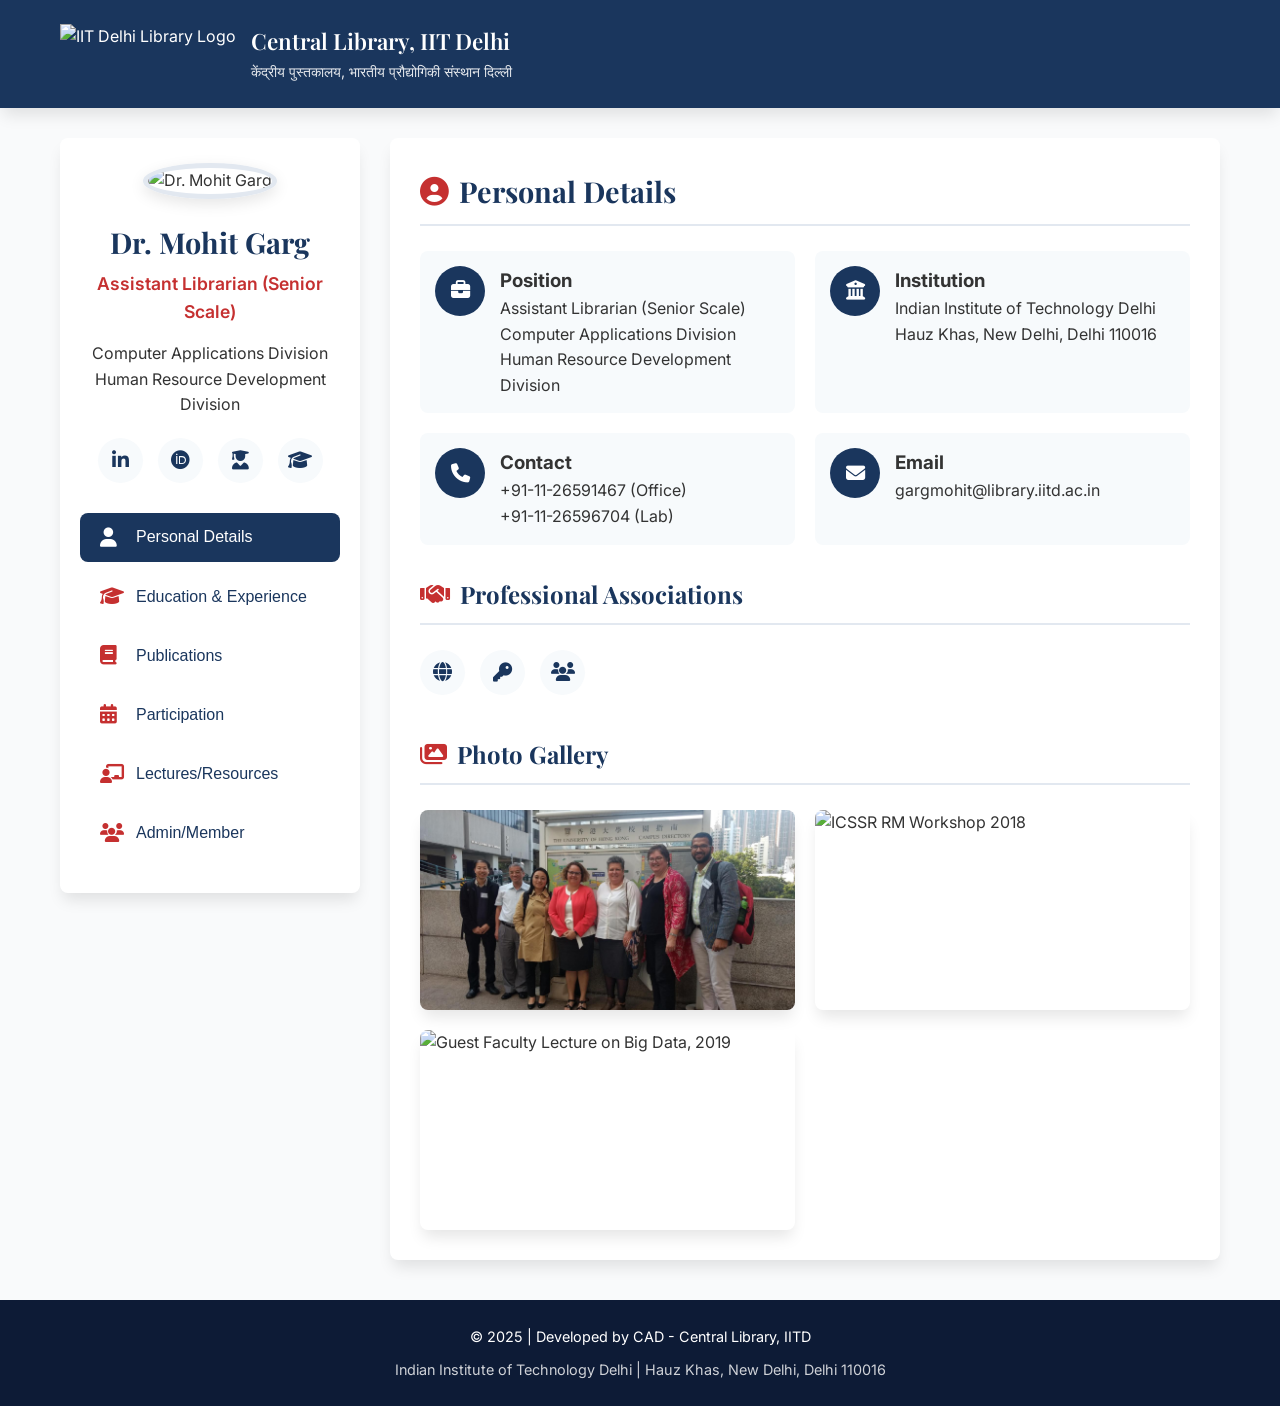
==== index.html @ 1f2049e5 "a" ====
<!DOCTYPE html>
<html lang="en">
<head>
    <meta charset="UTF-8">
    <meta name="viewport" content="width=device-width, initial-scale=1.0">
    <title>Dr. Mohit Garg | Assistant Librarian - IIT Delhi</title>
    <link rel="stylesheet" href="https://cdnjs.cloudflare.com/ajax/libs/font-awesome/6.4.0/css/all.min.css">
    <link rel="preconnect" href="https://fonts.googleapis.com">
    <link rel="preconnect" href="https://fonts.gstatic.com" crossorigin>
    <link href="https://fonts.googleapis.com/css2?family=Inter:wght@300;400;500;600;700&family=Playfair+Display:wght@400;500;600;700&display=swap" rel="stylesheet">
    <link rel="icon" href="https://web.iitd.ac.in/~gargmohit/IITDemlogo.png" type="image/icon type">
    <link rel="stylesheet" href="style.css">
</head>
<body>
    <!-- Preloader -->
    <div class="preloader" id="preloader">
        <div class="preloader-content">
            <h2>Dr. Mohit Garg</h2>
            <p>Loading Profile...</p>
        </div>
    </div>

    <div class="main-container">
        <!-- Header -->
        <header>
            <div class="container header-top">
                <div class="logo-container">
                    <img src="https://web.iitd.ac.in/~gargmohit/merge_from_ofoct.png" alt="IIT Delhi Library Logo">
                    <div class="institute-info">
                        <h1>Central Library, IIT Delhi</h1>
                        <p>केंद्रीय पुस्तकालय, भारतीय प्रौद्योगिकी संस्थान दिल्ली</p>
                    </div>
                </div>
            </div>
        </header>

        <!-- Main Content -->
        <div class="container content-wrapper">
            <!-- Sidebar Profile -->
            <aside class="sidebar">
                <div class="profile-card">
                    <img src="https://web.iitd.ac.in/~gargmohit/mohit.png" alt="Dr. Mohit Garg" class="profile-pic">
                    <h2>Dr. Mohit Garg</h2>
                    <p class="title">Assistant Librarian (Senior Scale)</p>
                    <p>Computer Applications Division<br>Human Resource Development Division</p>
                    <div class="social-links" style="margin-top: 20px; justify-content: center;">
                        <a href="https://www.linkedin.com/in/drmohitgarg9/" class="social-link" title="LinkedIn"><i class="fab fa-linkedin-in"></i></a>
                        <a href="http://www.orcid.org/0000-0001-5787-7143" class="social-link" title="ORCID"><i class="fab fa-orcid"></i></a>
                        <a href="http://www.scopus.com/authid/detail.url?authorId=57214226201" class="social-link" title="Scopus"><i class="fas fa-user-graduate"></i></a>
                        <a href="http://scholar.google.co.in/citations?user=aiGJmBoAAAAJ" class="social-link" title="Google Scholar"><i class="fas fa-graduation-cap"></i></a>
                    </div>
                </div>

                <!-- Navigation Menu -->
                <ul class="nav-menu">
                    <li class="nav-item">
                        <button class="nav-btn active" data-tab="personal">
                            <i class="fas fa-user"></i> Personal Details
                        </button>
                    </li>
                    <li class="nav-item">
                        <button class="nav-btn" data-tab="qualification">
                            <i class="fas fa-graduation-cap"></i> Education & Experience
                        </button>
                    </li>
                    <li class="nav-item">
                        <button class="nav-btn" data-tab="publications">
                            <i class="fas fa-book"></i> Publications
                        </button>
                    </li>
                    <li class="nav-item">
                        <button class="nav-btn" data-tab="participation">
                            <i class="fas fa-calendar-alt"></i> Participation
                        </button>
                    </li>
                    <li class="nav-item">
                        <button class="nav-btn" data-tab="resources">
                            <i class="fas fa-chalkboard-teacher"></i> Lectures/Resources
                        </button>
                    </li>
                    <li class="nav-item">
                        <button class="nav-btn" data-tab="member">
                            <i class="fas fa-users"></i> Admin/Member
                        </button>
                    </li>
                </ul>
            </aside>

            <!-- Main Content Area -->
            <main class="main-content">
                <!-- Personal Details Tab -->
                <section id="personal" class="tab-content active">
                    <h2 class="section-title"><i class="fas fa-user-circle"></i> Personal Details</h2>
                    
                    <div class="contact-info">
                        <div class="contact-item">
                            <div class="contact-icon">
                                <i class="fas fa-briefcase"></i>
                            </div>
                            <div>
                                <h3>Position</h3>
                                <p>Assistant Librarian (Senior Scale)</p>
                                <p>Computer Applications Division<br>Human Resource Development Division</p>
                            </div>
                        </div>
                        
                        <div class="contact-item">
                            <div class="contact-icon">
                                <i class="fas fa-university"></i>
                            </div>
                            <div>
                                <h3>Institution</h3>
                                <p>Indian Institute of Technology Delhi</p>
                                <p>Hauz Khas, New Delhi, Delhi 110016</p>
                            </div>
                        </div>
                        
                        <div class="contact-item">
                            <div class="contact-icon">
                                <i class="fas fa-phone"></i>
                            </div>
                            <div>
                                <h3>Contact</h3>
                                <p>+91-11-26591467 (Office)</p>
                                <p>+91-11-26596704 (Lab)</p>
                            </div>
                        </div>
                        
                        <div class="contact-item">
                            <div class="contact-icon">
                                <i class="fas fa-envelope"></i>
                            </div>
                            <div>
                                <h3>Email</h3>
                                <p>gargmohit@library.iitd.ac.in</p>
                            </div>
                        </div>
                    </div>
                    
                    <div style="margin-top: 30px;">
                        <h3 class="section-title" style="font-size: 1.5rem;"><i class="fas fa-handshake"></i> Professional Associations</h3>
                        <div class="social-links">
                            <a href="https://www.ifla.org/units/indigenous-matters/committee/" class="social-link" title="IFLA"><i class="fas fa-globe"></i></a>
                            <a href="https://pkp.sfu.ca/about/governance/members-committee/" class="social-link" title="PKP"><i class="fas fa-key"></i></a>
                            <a href="https://www.asist.org/chapters/saasist/officers/" class="social-link" title="ASIST"><i class="fas fa-users"></i></a>
                        </div>
                    </div>
                    
                    <!-- Photo Gallery -->
                    <div class="photo-gallery">
                        <h3 class="section-title" style="font-size: 1.5rem; margin-top: 40px;"><i class="fas fa-images"></i> Photo Gallery</h3>
                        <div class="gallery-container">
                            <div class="gallery-item">
                                <img src="Garg _ Profile_files/photo1.jpg" alt="Data Science Winter Institute 2017">
                                <div class="gallery-caption">Data Science Winter Institute 2017, University of Hong Kong</div>
                            </div>
                            <div class="gallery-item">
                                <img src="https://web.iitd.ac.in/~gargmohit/photo2.jpg" alt="ICSSR RM Workshop 2018">
                                <div class="gallery-caption">ICSSR RM Workshop 2018, IGNTU</div>
                            </div>
                            <div class="gallery-item">
                                <img src="https://web.iitd.ac.in/~gargmohit/photo3.jpg" alt="Guest Faculty Lecture on Big Data, 2019">
                                <div class="gallery-caption">Guest Faculty Lecture on Big Data, 2019, IGNCA</div>
                            </div>
                        </div>
                    </div>
                </section>

                <!-- Education & Experience Tab -->
                <section id="qualification" class="tab-content">
                    <h2 class="section-title"><i class="fas fa-graduation-cap"></i> Education & Experience</h2>
                    
                    <h3 style="margin: 25px 0 15px; color: var(--primary); font-size: 1.4rem;">Education</h3>
                    <div class="timeline">
                        <div class="timeline-item">
                            <div class="timeline-date">2023</div>
                            <div class="timeline-content">
                                <h3>Doctor of Philosophy (Ph.D.)</h3>
                                <p>Indira Gandhi National Open University</p>
                            </div>
                        </div>
                        
                        <div class="timeline-item">
                            <div class="timeline-date">2016</div>
                            <div class="timeline-content">
                                <h3>UGC Junior Research Fellow (JRF)</h3>
                                <p>Central University of Himachal Pradesh</p>
                            </div>
                        </div>
                        
                        <div class="timeline-item">
                            <div class="timeline-date">2015</div>
                            <div class="timeline-content">
                                <h3>Master of Science (MS)</h3>
                                <p>Indian Statistical Institute Bangalore</p>
                            </div>
                        </div>
                        
                        <div class="timeline-item">
                            <div class="timeline-date">2013</div>
                            <div class="timeline-content">
                                <h3>Bachelor of Technology (B.Tech)</h3>
                                <p>Guru Gobind Singh Indraprastha University</p>
                            </div>
                        </div>
                    </div>
                    
                    <h3 style="margin: 40px 0 15px; color: var(--primary); font-size: 1.4rem;">Professional Experience</h3>
                    <div class="timeline">
                        <div class="timeline-item">
                            <div class="timeline-date">2022 - Present</div>
                            <div class="timeline-content">
                                <h3>Assistant Librarian (Senior Scale)</h3>
                                <p>Central Library, Indian Institute of Technology Delhi</p>
                            </div>
                        </div>
                        
                        <div class="timeline-item">
                            <div class="timeline-date">2021 - 2022</div>
                            <div class="timeline-content">
                                <h3>Assistant Librarian</h3>
                                <p>Central Library, Indian Institute of Technology Delhi</p>
                            </div>
                        </div>
                        
                        <div class="timeline-item">
                            <div class="timeline-date">2016 - 2021</div>
                            <div class="timeline-content">
                                <h3>Assistant Librarian</h3>
                                <p>Central Library, Indira Gandhi National Tribal University, Amarkantak</p>
                            </div>
                        </div>
                    </div>
                </section>

                <!-- Publications Tab -->
                <section id="publications" class="tab-content">
                    <h2 class="section-title"><i class="fas fa-book"></i> Publications</h2>
                    
                    <div style="overflow-x: auto;">
                        <table class="data-table">
                            <thead>
                                <tr>
                                    <th>Title</th>
                                    <th>Authors</th>
                                    <th>Journal</th>
                                    <th>Year</th>
                                    <th>Indexed</th>
                                </tr>
                            </thead>
                            <tbody>
                                <tr>
                                    <td>Implementation of Koha in managing the e-resources of the library</td>
                                    <td>Garg, M., Hasan, N., and Gupta, A.</td>
                                    <td>Journal of Information and Knowledge</td>
                                    <td>2023</td>
                                    <td><span class="badge ugc">UGC CARE</span></td>
                                </tr>
                                <tr>
                                    <td>Sentiment analysis of online discussion of LIS professionals using R</td>
                                    <td>Garg, M., and Kanjilal, U.</td>
                                    <td>Library Hi Tech News</td>
                                    <td>2022</td>
                                    <td><span class="badge scopus">Scopus</span></td>
                                </tr>
                                <tr>
                                    <td>Bibliometric Analysis of Latent Dirichlet Allocation</td>
                                    <td>Garg, M., and Rangra, P.</td>
                                    <td>DESIDOC Journal of Library & Information Technology</td>
                                    <td>2022</td>
                                    <td><span class="badge scopus">Scopus</span></td>
                                </tr>
                                <tr>
                                    <td>An Exploratory analysis of Online Discussion of LIS professionals in India using text mining</td>
                                    <td>Garg, M., and Kanjilal, U.</td>
                                    <td>Journal of Information Science Theory and Practice</td>
                                    <td>2022</td>
                                    <td><span class="badge scopus">Scopus</span></td>
                                </tr>
                                <tr>
                                    <td>Comprehensive Bibliometric Overview of Research Trends of Indian Journal of Pharmaceutical Education and Research</td>
                                    <td>Mittal, Neha, Priya, and Garg, M.</td>
                                    <td>Indian Journal of Pharmaceutical Education and Research</td>
                                    <td>2022</td>
                                    <td><span class="badge scopus">Scopus/WoS</span></td>
                                </tr>
                            </tbody>
                        </table>
                    </div>
                    
                    <div style="margin-top: 30px; text-align: center;">
                        <button id="showMorePublications" class="nav-btn" style="width: auto; padding: 10px 25px; margin: 0 auto; display: inline-block;">
                            <i class="fas fa-plus-circle"></i> Show More Publications
                        </button>
                    </div>
                </section>

                <!-- Participation Tab -->
                <section id="participation" class="tab-content">
                    <h2 class="section-title"><i class="fas fa-calendar-alt"></i> Participation</h2>
                    
                    <h3 style="margin: 25px 0 15px; color: var(--primary); font-size: 1.4rem;">Training/Workshops</h3>
                    <div style="overflow-x: auto;">
                        <table class="data-table">
                            <thead>
                                <tr>
                                    <th>Title</th>
                                    <th>Organized By</th>
                                    <th>Date</th>
                                    <th>Duration</th>
                                </tr>
                            </thead>
                            <tbody>
                                <tr>
                                    <td>SOUL 2.0 workshop</td>
                                    <td>INFLIBNET, Gandhinagar</td>
                                    <td>28 Nov - 03 Dec 2016</td>
                                    <td>1 Week</td>
                                </tr>
                                <tr>
                                    <td>Regional workshop on Institutional Digital Repository for National Digital Library of India</td>
                                    <td>IIT-BHU, Varanasi</td>
                                    <td>02-03 Jun 2017</td>
                                    <td>2 Days</td>
                                </tr>
                                <tr>
                                    <td>Faculty Development Programme on MOOCs</td>
                                    <td>IGNTU, Amarkantak</td>
                                    <td>12-18 Mar 2018</td>
                                    <td>1 Week</td>
                                </tr>
                                <tr>
                                    <td>UGC sponsored Orientation Programme-29</td>
                                    <td>HRDC, GJUST, Hisar</td>
                                    <td>07 Jun - 04 Jul 2018</td>
                                    <td>4 Weeks</td>
                                </tr>
                            </tbody>
                        </table>
                    </div>
                    
                    <h3 style="margin: 40px 0 15px; color: var(--primary); font-size: 1.4rem;">Conferences/Seminars</h3>
                    <div style="overflow-x: auto;">
                        <table class="data-table">
                            <thead>
                                <tr>
                                    <th>Conference/Seminar Title</th>
                                    <th>Organized By</th>
                                    <th>Date</th>
                                    <th>Presentation Title</th>
                                </tr>
                            </thead>
                            <tbody>
                                <tr>
                                    <td>International Conference On Marching Beyond the Libraries: Managerial Skills and Technological Competencies</td>
                                    <td>KIIT Deemed to be University, Bhubaneswar</td>
                                    <td>16-17 Nov 2018</td>
                                    <td>Google Dataset Search: One-Stop Platform to Discover Datasets on the Web</td>
                                </tr>
                                <tr>
                                    <td>Library Technology Conclave 2023</td>
                                    <td>Ashoka University</td>
                                    <td>15-17 Feb 2023</td>
                                    <td>Implementation of Koha in managing the e-resources of the library</td>
                                </tr>
                                <tr>
                                    <td>Internet Librarian Connect 2023</td>
                                    <td>Information Today</td>
                                    <td>16-19 Oct 2023</td>
                                    <td>Development of Web based Research Dashboard Using R</td>
                                </tr>
                            </tbody>
                        </table>
                    </div>
                </section>

                <!-- Lectures/Resources Tab -->
                <section id="resources" class="tab-content">
                    <h2 class="section-title"><i class="fas fa-chalkboard-teacher"></i> Lectures & Resource Person</h2>
                    
                    <ul class="styled-list">
                        <li>[Upcoming] Workshop on Koha Open Source Software, 20/12/2023, Delhi</li>
                        <li>[Upcoming] Workshop on Reference Management with Mendeley, 06/10/2023, Central University of Tamil Nadu.</li>
                        <li>Capacity Building Programme on Research Methodology and Publication Ethics, 20/09/2023 IGNTU Amarkantak. Lecture Title: Scholarly Communication and Open Access: What Scholars need to Know?</li>
                        <li>Keynote Speaker: Department of Higher Education, (M.P. Govt.) Bhopal sponsored One Day Online Webinar on National Education Policy: Effect on Higher Education Organized by Government College, Bajag, Distt. Dindori (M.P.) on 23/08/2023. Lecture Title: NEP 2020: Enabling Accessibility of Resources to Learner</li>
                        <li>One Week Online Faculty Development Programme to Research Methodology Based Data Analysis Using R, 21/08/2023 and 27/08/2023. Lecture Title: (i) Introduction to R (ii) Generalised Linear Models (Logistic and Poisson Regression)</li>
                        <li>ICSSR sponsored Ten Days Research Methodology Course, IGNTU Amarkantak on 05/08/2023. Lecture Title: Resources Research References (RRR) for Social Scientist.</li>
                        <li>National Workshop on Research Methodology, MPISSR Ujjain on 17/03/2023. Lecture Title: Social Science Research Using R.</li>
                        <li>Department of Communication & Media Technology J.C. Bose University of Science & Technology, YMCA Faridabad, Haryana, India held on 26/07/2022. Lecture Title: Beginner Workshop on Reference Management using Mendeley.</li>
                        <li>UGC-MHRD Resource Center, Mizoram University held on 15/02/2022. Lecture Title: Demystifying Massive Open Online Course: A Practical Approach.</li>
                    </ul>
                </section>

                <!-- Admin/Member Tab -->
                <section id="member" class="tab-content">
                    <h2 class="section-title"><i class="fas fa-users"></i> Administrative Roles & Memberships</h2>
                    
                    <ul class="styled-list">
                        <li>Standing Committee Member, IFLA Indigenous Matter Section, Netherlands [2017-2021, 2021-2025]</li>
                        <li>Member, Internal Quality Assurance Cell, IGNTU Amarkantak (2017-2019)</li>
                        <li>Member Secretary, MOOCs IGNTU Amarkantak</li>
                        <li>Additional Incharge of Faculty of Education Library, IGNTU Amarkantak</li>
                        <li>IGNTU Amarkantak Coordinator, Shodhaganga, INFLIBNET.</li>
                        <li>IGNTU Co-Nodal Officer, IRINS, INFLIBNET.</li>
                        <li>Member Secretary University Plagiarism Checking Committee, IGNTU Amarkantak</li>
                        <li>Member Secretary, RFID Implementation Committee, IGNTU Amarkantak</li>
                        <li>Member Secretary, Remote Access of E-resources Implementation Committee, IGNTU Amarkantak</li>
                        <li>Assisted Recruitment Cell, IGNTU Amarkantak</li>
                        <li>Member, University Website Updation Team, IGNTU Amarkantak</li>
                        <li>Member Secretary, Book Purchase Committee, 2017-18, IGNTU Amarkantak</li>
                        <li>Member Secretary, Book Purchase Committee, 2018-19, IGNTU Amarkantak</li>
                        <li>Member Secretary, Book Purchase Committee, 2019-20, IGNTU Amarkantak</li>
                        <li>Member Secretary, Book Purchase Committee, 2020-21, IGNTU Amarkantak</li>
                    </ul>
                </section>
            </main>
        </div>

        <!-- Footer -->
        <footer>
            <div class="container">
                <p>© 2025 | Developed by CAD - Central Library, IITD</p>
                <!-- <p>© 2025 | Developed by <a href="https://www.linkedin.com/in/aravind-r-nair-80ab19190/" title="View Profile">Aravind R Nair</a> under guidance of Mohit Garg, CAD - Central Library, IITD</p> -->
                <p style="margin-top: 10px; opacity: 0.8;">Indian Institute of Technology Delhi | Hauz Khas, New Delhi, Delhi 110016</p>
            </div>
        </footer>
    </div>

    <script src="script.js"></script>
</body>
</html>
---- style.css ----
:root {
            --primary: #1a365d;
            --primary-dark: #0d1b36;
            --secondary: #c53030;
            --secondary-light: #e53e3e;
            --accent: #d69e2e;
            --light: #f7fafc;
            --gray: #718096;
            --light-gray: #e2e8f0;
            --transition: all 0.3s ease;
            --shadow: 0 10px 15px -3px rgba(0, 0, 0, 0.1);
            --shadow-lg: 0 20px 25px -5px rgba(0, 0, 0, 0.1);
            --border-radius: 8px;
        }

        * {
            margin: 0;
            padding: 0;
            box-sizing: border-box;
        }

        body {
            font-family: 'Inter', sans-serif;
            line-height: 1.6;
            color: #333;
            background-color: #f9fafb;
            overflow-x: hidden;
        }

        .container {
            width: 100%;
            max-width: 1200px;
            margin: 0 auto;
            padding: 0 20px;
        }

        /* Header Styles */
        header {
            background-color: var(--primary);
            color: white;
            padding: 1.5rem 0;
            box-shadow: var(--shadow);
            position: relative;
            z-index: 100;
        }

        .header-top {
            display: flex;
            justify-content: space-between;
            align-items: center;
            flex-wrap: wrap;
        }

        .logo-container {
            display: flex;
            align-items: center;
            gap: 15px;
        }

        .logo-container img {
            height: 60px;
            width: auto;
        }

        .institute-info {
            font-size: 0.9rem;
            line-height: 1.4;
        }

        .institute-info h1 {
            font-family: 'Playfair Display', serif;
            font-size: 1.4rem;
            font-weight: 600;
            margin-bottom: 5px;
            color: white;
        }

        .institute-info p {
            color: rgba(255, 255, 255, 0.9);
        }

        /* Main Layout */
        .main-container {
            display: flex;
            flex-direction: column;
            min-height: 100vh;
        }

        .content-wrapper {
            display: flex;
            flex: 1;
            margin-top: 30px;
            margin-bottom: 40px;
            gap: 30px;
        }

        /* Sidebar Styles */
        .sidebar {
            width: 300px;
            background-color: white;
            border-radius: var(--border-radius);
            box-shadow: var(--shadow);
            padding: 25px 20px;
            position: sticky;
            top: 30px;
            height: fit-content;
        }

        .profile-card {
            text-align: center;
            margin-bottom: 30px;
        }

        .profile-pic {
            width: 180px;
            height: 180px;
            border-radius: 50%;
            object-fit: cover;
            border: 5px solid var(--light-gray);
            margin: 0 auto 20px;
            box-shadow: 0 5px 15px rgba(0, 0, 0, 0.1);
        }

        .profile-card h2 {
            font-family: 'Playfair Display', serif;
            font-size: 1.8rem;
            color: var(--primary);
            margin-bottom: 5px;
        }

        .profile-card .title {
            color: var(--secondary);
            font-weight: 600;
            font-size: 1.1rem;
            margin-bottom: 15px;
        }

        .nav-menu {
            list-style: none;
            margin-top: 20px;
        }

        .nav-item {
            margin-bottom: 10px;
        }

        .nav-btn {
            display: flex;
            align-items: center;
            gap: 12px;
            width: 100%;
            padding: 15px 20px;
            background: none;
            border: none;
            border-radius: var(--border-radius);
            font-size: 1rem;
            font-weight: 500;
            color: var(--primary);
            text-align: left;
            cursor: pointer;
            transition: var(--transition);
        }

        .nav-btn i {
            font-size: 1.2rem;
            width: 24px;
            color: var(--secondary);
        }

        .nav-btn:hover, .nav-btn.active {
            background-color: var(--primary);
            color: white;
        }

        .nav-btn:hover i, .nav-btn.active i {
            color: white;
        }

        /* Main Content Styles */
        .main-content {
            flex: 1;
            background-color: white;
            border-radius: var(--border-radius);
            box-shadow: var(--shadow);
            overflow: hidden;
        }

        .tab-content {
            padding: 30px;
            display: none;
            animation: fadeIn 0.5s ease;
        }

        @keyframes fadeIn {
            from { opacity: 0; transform: translateY(10px); }
            to { opacity: 1; transform: translateY(0); }
        }

        .tab-content.active {
            display: block;
        }

        .section-title {
            font-family: 'Playfair Display', serif;
            font-size: 1.8rem;
            color: var(--primary);
            margin-bottom: 25px;
            padding-bottom: 10px;
            border-bottom: 2px solid var(--light-gray);
            display: flex;
            align-items: center;
            gap: 10px;
        }

        .section-title i {
            color: var(--secondary);
        }

        /* Personal Info Styles */
        .contact-info {
            display: grid;
            grid-template-columns: repeat(auto-fill, minmax(300px, 1fr));
            gap: 20px;
            margin-bottom: 30px;
        }

        .contact-item {
            display: flex;
            align-items: flex-start;
            gap: 15px;
            padding: 15px;
            background-color: var(--light);
            border-radius: var(--border-radius);
            transition: var(--transition);
        }

        .contact-item:hover {
            transform: translateY(-3px);
            box-shadow: var(--shadow);
        }

        .contact-icon {
            width: 50px;
            height: 50px;
            background-color: var(--primary);
            color: white;
            border-radius: 50%;
            display: flex;
            align-items: center;
            justify-content: center;
            font-size: 1.2rem;
            flex-shrink: 0;
        }

        .social-links {
            display: flex;
            flex-wrap: wrap;
            gap: 15px;
            margin-top: 25px;
        }

        .social-link {
            display: inline-flex;
            align-items: center;
            justify-content: center;
            width: 45px;
            height: 45px;
            background-color: var(--light);
            border-radius: 50%;
            color: var(--primary);
            font-size: 1.2rem;
            transition: var(--transition);
            text-decoration: none;
        }

        .social-link:hover {
            background-color: var(--primary);
            color: white;
            transform: translateY(-3px);
        }

        /* Timeline Styles */
        .timeline {
            position: relative;
            padding-left: 30px;
            margin-top: 20px;
        }

        .timeline::before {
            content: '';
            position: absolute;
            left: 0;
            top: 0;
            bottom: 0;
            width: 3px;
            background-color: var(--secondary);
        }

        .timeline-item {
            position: relative;
            margin-bottom: 30px;
            padding-left: 30px;
        }

        .timeline-item::before {
            content: '';
            position: absolute;
            left: -38px;
            top: 5px;
            width: 15px;
            height: 15px;
            border-radius: 50%;
            background-color: var(--secondary);
            border: 3px solid white;
            box-shadow: 0 0 0 3px var(--secondary);
        }

        .timeline-date {
            font-weight: 600;
            color: var(--secondary);
            margin-bottom: 5px;
        }

        .timeline-content h3 {
            font-size: 1.2rem;
            color: var(--primary);
            margin-bottom: 5px;
        }

        /* Table Styles */
        .data-table {
            width: 100%;
            border-collapse: collapse;
            margin-top: 20px;
            box-shadow: 0 2px 8px rgba(0, 0, 0, 0.05);
            border-radius: var(--border-radius);
            overflow: hidden;
        }

        .data-table thead {
            background-color: var(--primary);
            color: white;
        }

        .data-table th {
            padding: 15px 12px;
            text-align: left;
            font-weight: 600;
            font-size: 0.95rem;
        }

        .data-table tbody tr {
            border-bottom: 1px solid var(--light-gray);
            transition: var(--transition);
        }

        .data-table tbody tr:hover {
            background-color: rgba(26, 54, 93, 0.05);
        }

        .data-table td {
            padding: 15px 12px;
            font-size: 0.95rem;
        }

        /* List Styles */
        .styled-list {
            list-style: none;
            margin-top: 20px;
        }

        .styled-list li {
            padding: 15px 20px;
            margin-bottom: 10px;
            background-color: var(--light);
            border-radius: var(--border-radius);
            border-left: 4px solid var(--secondary);
            transition: var(--transition);
        }

        .styled-list li:hover {
            transform: translateX(5px);
            box-shadow: var(--shadow);
        }

        .styled-list li:nth-child(even) {
            border-left-color: var(--accent);
        }

        /* Photo Gallery */
        .photo-gallery {
            margin-top: 30px;
        }

        .gallery-container {
            display: grid;
            grid-template-columns: repeat(auto-fill, minmax(250px, 1fr));
            gap: 20px;
            margin-top: 20px;
        }

        .gallery-item {
            position: relative;
            border-radius: var(--border-radius);
            overflow: hidden;
            box-shadow: var(--shadow);
            height: 200px;
            cursor: pointer;
        }

        .gallery-item img {
            width: 100%;
            height: 100%;
            object-fit: cover;
            transition: var(--transition);
        }

        .gallery-item:hover img {
            transform: scale(1.05);
        }

        .gallery-caption {
            position: absolute;
            bottom: 0;
            left: 0;
            right: 0;
            background: rgba(26, 54, 93, 0.85);
            color: white;
            padding: 10px;
            font-size: 0.9rem;
            transform: translateY(100%);
            transition: var(--transition);
        }

        .gallery-item:hover .gallery-caption {
            transform: translateY(0);
        }

        /* Footer */
        footer {
            background-color: var(--primary-dark);
            color: white;
            text-align: center;
            padding: 25px 0;
            font-size: 0.9rem;
        }

        footer a {
            color: var(--accent);
            text-decoration: none;
            font-weight: 600;
        }

        footer a:hover {
            text-decoration: underline;
        }

        /* Responsive Styles */
        @media (max-width: 992px) {
            .content-wrapper {
                flex-direction: column;
            }
            
            .sidebar {
                width: 100%;
                position: static;
            }
            
            .nav-menu {
                display: flex;
                flex-wrap: wrap;
                gap: 10px;
            }
            
            .nav-item {
                flex: 1;
                min-width: 150px;
            }
        }

        @media (max-width: 768px) {
            .header-top {
                flex-direction: column;
                text-align: center;
                gap: 20px;
            }
            
            .contact-info {
                grid-template-columns: 1fr;
            }
            
            .data-table {
                display: block;
                overflow-x: auto;
            }
            
            .gallery-container {
                grid-template-columns: repeat(auto-fill, minmax(200px, 1fr));
            }
        }

        /* Animation for tab switching */
        .tab-switching {
            animation: tabSwitch 0.4s ease;
        }

        @keyframes tabSwitch {
            0% { opacity: 0; transform: translateY(10px); }
            100% { opacity: 1; transform: translateY(0); }
        }

        /* Badge for table cells */
        .badge {
            display: inline-block;
            padding: 4px 10px;
            border-radius: 20px;
            font-size: 0.8rem;
            font-weight: 600;
            background-color: var(--light-gray);
            color: var(--primary);
        }

        .badge.scopus {
            background-color: #e97171;
            color: white;
        }

        .badge.ugc {
            background-color: #4caf50;
            color: white;
        }

        .badge.wos {
            background-color: #2196f3;
            color: white;
        }
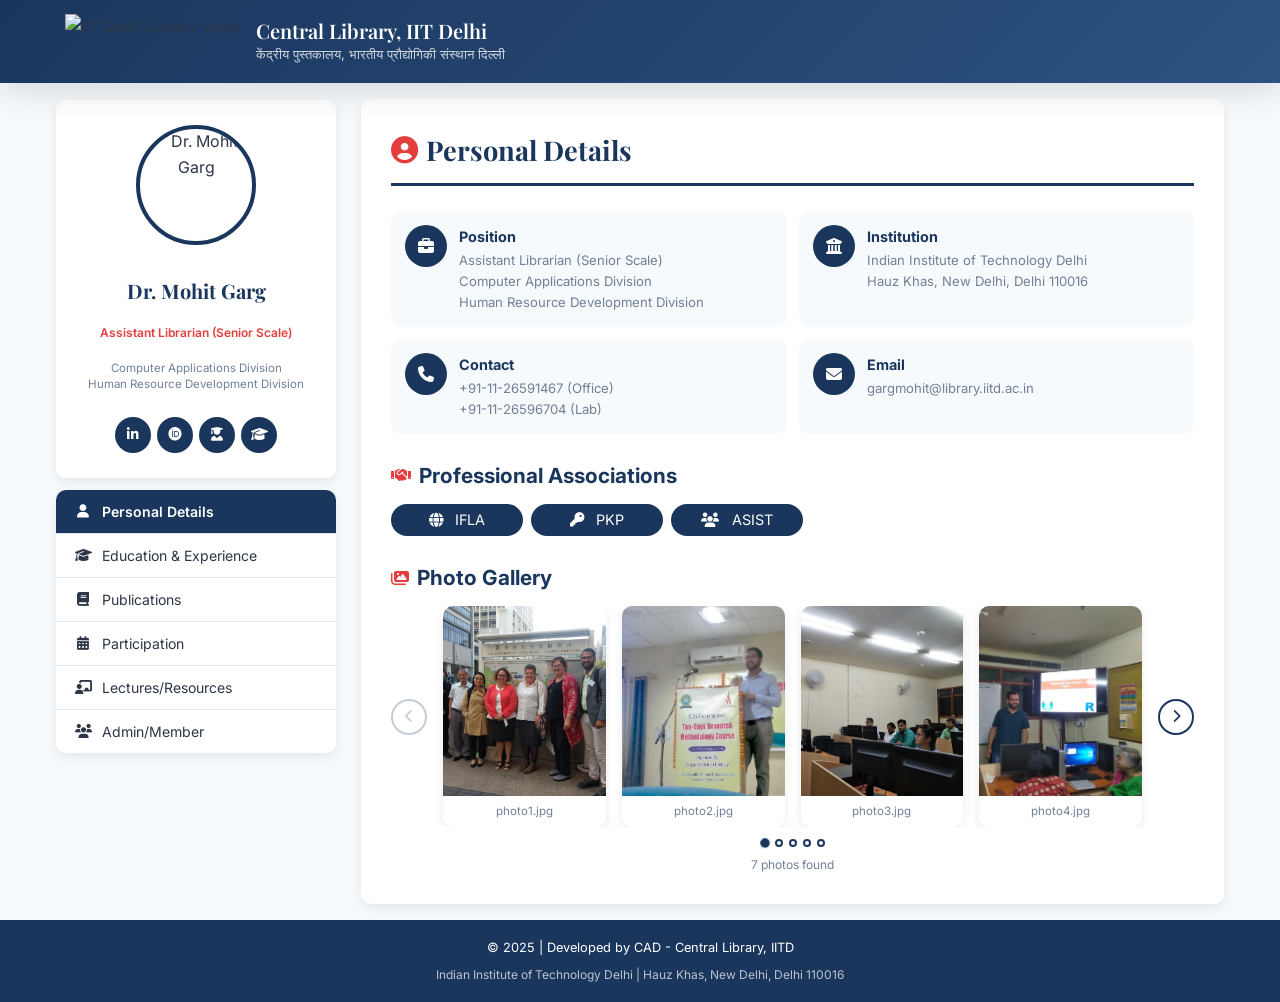
==== commit 7e013674: "Version-2-20260216" ====
--- a/index.html
+++ b/index.html
@@ -12,15 +12,30 @@
     <link rel="stylesheet" href="style.css">
 </head>
 <body>
+
     <!-- Preloader -->
     <div class="preloader" id="preloader">
         <div class="preloader-content">
+            <div class="preloader-spinner"></div>
             <h2>Dr. Mohit Garg</h2>
             <p>Loading Profile...</p>
         </div>
     </div>
 
+    <!-- Image Modal Overlay -->
+    <div class="modal-overlay" id="imageModal">
+        <button class="modal-close" id="modalClose" aria-label="Close"><i class="fas fa-times"></i></button>
+        <button class="modal-nav modal-prev" id="modalPrev" aria-label="Previous"><i class="fas fa-chevron-left"></i></button>
+        <button class="modal-nav modal-next" id="modalNext" aria-label="Next"><i class="fas fa-chevron-right"></i></button>
+        <div class="modal-body">
+            <img src="" alt="" id="modalImage">
+            <p class="modal-caption" id="modalCaption"></p>
+            <p class="modal-counter" id="modalCounter"></p>
+        </div>
+    </div>
+
     <div class="main-container">
+
         <!-- Header -->
         <header>
             <div class="container header-top">
@@ -36,14 +51,15 @@
 
         <!-- Main Content -->
         <div class="container content-wrapper">
-            <!-- Sidebar Profile -->
+
+            <!-- Sidebar -->
             <aside class="sidebar">
                 <div class="profile-card">
                     <img src="https://web.iitd.ac.in/~gargmohit/mohit.png" alt="Dr. Mohit Garg" class="profile-pic">
                     <h2>Dr. Mohit Garg</h2>
                     <p class="title">Assistant Librarian (Senior Scale)</p>
                     <p>Computer Applications Division<br>Human Resource Development Division</p>
-                    <div class="social-links" style="margin-top: 20px; justify-content: center;">
+                    <div class="sidebar-social">
                         <a href="https://www.linkedin.com/in/drmohitgarg9/" class="social-link" title="LinkedIn"><i class="fab fa-linkedin-in"></i></a>
                         <a href="http://www.orcid.org/0000-0001-5787-7143" class="social-link" title="ORCID"><i class="fab fa-orcid"></i></a>
                         <a href="http://www.scopus.com/authid/detail.url?authorId=57214226201" class="social-link" title="Scopus"><i class="fas fa-user-graduate"></i></a>
@@ -51,36 +67,35 @@
                     </div>
                 </div>
 
-                <!-- Navigation Menu -->
                 <ul class="nav-menu">
                     <li class="nav-item">
                         <button class="nav-btn active" data-tab="personal">
-                            <i class="fas fa-user"></i> Personal Details
+                            <i class="fas fa-user"></i> <span>Personal Details</span>
                         </button>
                     </li>
                     <li class="nav-item">
                         <button class="nav-btn" data-tab="qualification">
-                            <i class="fas fa-graduation-cap"></i> Education & Experience
+                            <i class="fas fa-graduation-cap"></i> <span>Education & Experience</span>
                         </button>
                     </li>
                     <li class="nav-item">
                         <button class="nav-btn" data-tab="publications">
-                            <i class="fas fa-book"></i> Publications
+                            <i class="fas fa-book"></i> <span>Publications</span>
                         </button>
                     </li>
                     <li class="nav-item">
                         <button class="nav-btn" data-tab="participation">
-                            <i class="fas fa-calendar-alt"></i> Participation
+                            <i class="fas fa-calendar-alt"></i> <span>Participation</span>
                         </button>
                     </li>
                     <li class="nav-item">
                         <button class="nav-btn" data-tab="resources">
-                            <i class="fas fa-chalkboard-teacher"></i> Lectures/Resources
+                            <i class="fas fa-chalkboard-teacher"></i> <span>Lectures/Resources</span>
                         </button>
                     </li>
                     <li class="nav-item">
                         <button class="nav-btn" data-tab="member">
-                            <i class="fas fa-users"></i> Admin/Member
+                            <i class="fas fa-users"></i> <span>Admin/Member</span>
                         </button>
                     </li>
                 </ul>
@@ -88,344 +103,177 @@
 
             <!-- Main Content Area -->
             <main class="main-content">
-                <!-- Personal Details Tab -->
+
+                <!-- Personal Details -->
                 <section id="personal" class="tab-content active">
                     <h2 class="section-title"><i class="fas fa-user-circle"></i> Personal Details</h2>
-                    
+
                     <div class="contact-info">
                         <div class="contact-item">
-                            <div class="contact-icon">
-                                <i class="fas fa-briefcase"></i>
-                            </div>
+                            <div class="contact-icon"><i class="fas fa-briefcase"></i></div>
                             <div>
                                 <h3>Position</h3>
                                 <p>Assistant Librarian (Senior Scale)</p>
                                 <p>Computer Applications Division<br>Human Resource Development Division</p>
                             </div>
                         </div>
-                        
-                        <div class="contact-item">
-                            <div class="contact-icon">
-                                <i class="fas fa-university"></i>
-                            </div>
+                        <div class="contact-item">
+                            <div class="contact-icon"><i class="fas fa-university"></i></div>
                             <div>
                                 <h3>Institution</h3>
                                 <p>Indian Institute of Technology Delhi</p>
                                 <p>Hauz Khas, New Delhi, Delhi 110016</p>
                             </div>
                         </div>
-                        
-                        <div class="contact-item">
-                            <div class="contact-icon">
-                                <i class="fas fa-phone"></i>
-                            </div>
+                        <div class="contact-item">
+                            <div class="contact-icon"><i class="fas fa-phone"></i></div>
                             <div>
                                 <h3>Contact</h3>
                                 <p>+91-11-26591467 (Office)</p>
                                 <p>+91-11-26596704 (Lab)</p>
                             </div>
                         </div>
-                        
-                        <div class="contact-item">
-                            <div class="contact-icon">
-                                <i class="fas fa-envelope"></i>
-                            </div>
+                        <div class="contact-item">
+                            <div class="contact-icon"><i class="fas fa-envelope"></i></div>
                             <div>
                                 <h3>Email</h3>
                                 <p>gargmohit@library.iitd.ac.in</p>
                             </div>
                         </div>
                     </div>
-                    
-                    <div style="margin-top: 30px;">
-                        <h3 class="section-title" style="font-size: 1.5rem;"><i class="fas fa-handshake"></i> Professional Associations</h3>
-                        <div class="social-links">
-                            <a href="https://www.ifla.org/units/indigenous-matters/committee/" class="social-link" title="IFLA"><i class="fas fa-globe"></i></a>
-                            <a href="https://pkp.sfu.ca/about/governance/members-committee/" class="social-link" title="PKP"><i class="fas fa-key"></i></a>
-                            <a href="https://www.asist.org/chapters/saasist/officers/" class="social-link" title="ASIST"><i class="fas fa-users"></i></a>
-                        </div>
-                    </div>
-                    
+
+                    <div class="section-block">
+                        <h3 class="sub-title"><i class="fas fa-handshake"></i> Professional Associations</h3>
+                        <div class="social-links-pa">
+                            <a href="https://www.ifla.org/units/indigenous-matters/committee/" class="social-link-pa" title="IFLA">
+                                <i class="fas fa-globe"></i>
+                                <span>IFLA</span>
+                            </a>
+                            <a href="https://pkp.sfu.ca/about/governance/members-committee/" class="social-link-pa" title="PKP">
+                                <i class="fas fa-key"></i>
+                                <span>PKP</span>
+                            </a>
+                            <a href="https://www.asist.org/chapters/saasist/officers/" class="social-link-pa" title="ASIST">
+                                <i class="fas fa-users"></i>
+                                <span>ASIST</span>
+                            </a>
+                        </div>
+                    </div>
+
                     <!-- Photo Gallery -->
-                    <div class="photo-gallery">
-                        <h3 class="section-title" style="font-size: 1.5rem; margin-top: 40px;"><i class="fas fa-images"></i> Photo Gallery</h3>
-                        <div class="gallery-container">
-                            <div class="gallery-item">
-                                <img src="Garg _ Profile_files/photo1.jpg" alt="Data Science Winter Institute 2017">
-                                <div class="gallery-caption">Data Science Winter Institute 2017, University of Hong Kong</div>
-                            </div>
-                            <div class="gallery-item">
-                                <img src="https://web.iitd.ac.in/~gargmohit/photo2.jpg" alt="ICSSR RM Workshop 2018">
-                                <div class="gallery-caption">ICSSR RM Workshop 2018, IGNTU</div>
-                            </div>
-                            <div class="gallery-item">
-                                <img src="https://web.iitd.ac.in/~gargmohit/photo3.jpg" alt="Guest Faculty Lecture on Big Data, 2019">
-                                <div class="gallery-caption">Guest Faculty Lecture on Big Data, 2019, IGNCA</div>
-                            </div>
-                        </div>
-                    </div>
-                </section>
-
-                <!-- Education & Experience Tab -->
+                    <div class="section-block">
+                        <h3 class="sub-title"><i class="fas fa-images"></i> Photo Gallery</h3>
+                        <div class="gallery-loading" id="galleryLoading">
+                            <div class="preloader-spinner" style="width:30px;height:30px;border-width:3px;"></div>
+                            <p>Scanning images folder...</p>
+                        </div>
+                        <div class="carousel-outer" id="carouselOuter" style="display:none;">
+                            <button class="carousel-arrow carousel-arrow-left" id="carouselPrev" aria-label="Previous">
+                                <i class="fas fa-chevron-left"></i>
+                            </button>
+                            <div class="carousel-viewport" id="carouselViewport">
+                                <div class="carousel-track" id="carouselTrack">
+                                    <!-- Slides injected by JS -->
+                                </div>
+                            </div>
+                            <button class="carousel-arrow carousel-arrow-right" id="carouselNext" aria-label="Next">
+                                <i class="fas fa-chevron-right"></i>
+                            </button>
+                        </div>
+                        <div class="carousel-indicators" id="carouselDots"></div>
+                        <p class="gallery-count" id="galleryCount"></p>
+                    </div>
+                </section>
+
+                <!-- Education & Experience -->
                 <section id="qualification" class="tab-content">
                     <h2 class="section-title"><i class="fas fa-graduation-cap"></i> Education & Experience</h2>
-                    
-                    <h3 style="margin: 25px 0 15px; color: var(--primary); font-size: 1.4rem;">Education</h3>
-                    <div class="timeline">
-                        <div class="timeline-item">
-                            <div class="timeline-date">2023</div>
-                            <div class="timeline-content">
-                                <h3>Doctor of Philosophy (Ph.D.)</h3>
-                                <p>Indira Gandhi National Open University</p>
-                            </div>
-                        </div>
-                        
-                        <div class="timeline-item">
-                            <div class="timeline-date">2016</div>
-                            <div class="timeline-content">
-                                <h3>UGC Junior Research Fellow (JRF)</h3>
-                                <p>Central University of Himachal Pradesh</p>
-                            </div>
-                        </div>
-                        
-                        <div class="timeline-item">
-                            <div class="timeline-date">2015</div>
-                            <div class="timeline-content">
-                                <h3>Master of Science (MS)</h3>
-                                <p>Indian Statistical Institute Bangalore</p>
-                            </div>
-                        </div>
-                        
-                        <div class="timeline-item">
-                            <div class="timeline-date">2013</div>
-                            <div class="timeline-content">
-                                <h3>Bachelor of Technology (B.Tech)</h3>
-                                <p>Guru Gobind Singh Indraprastha University</p>
-                            </div>
-                        </div>
-                    </div>
-                    
-                    <h3 style="margin: 40px 0 15px; color: var(--primary); font-size: 1.4rem;">Professional Experience</h3>
-                    <div class="timeline">
-                        <div class="timeline-item">
-                            <div class="timeline-date">2022 - Present</div>
-                            <div class="timeline-content">
-                                <h3>Assistant Librarian (Senior Scale)</h3>
-                                <p>Central Library, Indian Institute of Technology Delhi</p>
-                            </div>
-                        </div>
-                        
-                        <div class="timeline-item">
-                            <div class="timeline-date">2021 - 2022</div>
-                            <div class="timeline-content">
-                                <h3>Assistant Librarian</h3>
-                                <p>Central Library, Indian Institute of Technology Delhi</p>
-                            </div>
-                        </div>
-                        
-                        <div class="timeline-item">
-                            <div class="timeline-date">2016 - 2021</div>
-                            <div class="timeline-content">
-                                <h3>Assistant Librarian</h3>
-                                <p>Central Library, Indira Gandhi National Tribal University, Amarkantak</p>
-                            </div>
-                        </div>
-                    </div>
-                </section>
-
-                <!-- Publications Tab -->
+                    <h3 class="sub-title">Education</h3>
+                    <div class="timeline" id="educationTimeline"></div>
+                    <h3 class="sub-title" style="margin-top:40px;">Professional Experience</h3>
+                    <div class="timeline" id="experienceTimeline"></div>
+                </section>
+
+                <!-- Publications -->
                 <section id="publications" class="tab-content">
                     <h2 class="section-title"><i class="fas fa-book"></i> Publications</h2>
-                    
-                    <div style="overflow-x: auto;">
+                    <p id="publicationsCount" class="pub-count-text"></p>
+                    <div class="publications-scroll-area" id="publicationsScrollArea">
+                        <table class="pub-table" id="publicationsTable">
+                            <thead>
+                                <tr>
+                                    <th class="pub-col-num">#</th>
+                                    <th class="pub-col-title">Title</th>
+                                    <th class="pub-col-authors">Authors</th>
+                                    <th class="pub-col-journal">Journal</th>
+                                    <th class="pub-col-year">Year</th>
+                                    <th class="pub-col-indexed">Indexed</th>
+                                </tr>
+                            </thead>
+                            <tbody id="publicationsBody"></tbody>
+                        </table>
+                    </div>
+                    <div id="publicationsControls" class="pub-controls">
+                        <button id="showMorePublications" class="pub-show-more-btn">
+                            <i class="fas fa-plus-circle"></i>
+                            <span id="showMoreText">Show More Publications</span>
+                        </button>
+                    </div>
+                </section>
+
+                <!-- Participation -->
+                <section id="participation" class="tab-content">
+                    <h2 class="section-title"><i class="fas fa-calendar-alt"></i> Participation</h2>
+                    <h3 class="sub-title">Training / Workshops</h3>
+                    <div class="table-scroll">
                         <table class="data-table">
                             <thead>
-                                <tr>
-                                    <th>Title</th>
-                                    <th>Authors</th>
-                                    <th>Journal</th>
-                                    <th>Year</th>
-                                    <th>Indexed</th>
-                                </tr>
+                                <tr><th>#</th><th>Title</th><th>Organized By</th><th>Date</th><th>Duration</th></tr>
                             </thead>
-                            <tbody>
-                                <tr>
-                                    <td>Implementation of Koha in managing the e-resources of the library</td>
-                                    <td>Garg, M., Hasan, N., and Gupta, A.</td>
-                                    <td>Journal of Information and Knowledge</td>
-                                    <td>2023</td>
-                                    <td><span class="badge ugc">UGC CARE</span></td>
-                                </tr>
-                                <tr>
-                                    <td>Sentiment analysis of online discussion of LIS professionals using R</td>
-                                    <td>Garg, M., and Kanjilal, U.</td>
-                                    <td>Library Hi Tech News</td>
-                                    <td>2022</td>
-                                    <td><span class="badge scopus">Scopus</span></td>
-                                </tr>
-                                <tr>
-                                    <td>Bibliometric Analysis of Latent Dirichlet Allocation</td>
-                                    <td>Garg, M., and Rangra, P.</td>
-                                    <td>DESIDOC Journal of Library & Information Technology</td>
-                                    <td>2022</td>
-                                    <td><span class="badge scopus">Scopus</span></td>
-                                </tr>
-                                <tr>
-                                    <td>An Exploratory analysis of Online Discussion of LIS professionals in India using text mining</td>
-                                    <td>Garg, M., and Kanjilal, U.</td>
-                                    <td>Journal of Information Science Theory and Practice</td>
-                                    <td>2022</td>
-                                    <td><span class="badge scopus">Scopus</span></td>
-                                </tr>
-                                <tr>
-                                    <td>Comprehensive Bibliometric Overview of Research Trends of Indian Journal of Pharmaceutical Education and Research</td>
-                                    <td>Mittal, Neha, Priya, and Garg, M.</td>
-                                    <td>Indian Journal of Pharmaceutical Education and Research</td>
-                                    <td>2022</td>
-                                    <td><span class="badge scopus">Scopus/WoS</span></td>
-                                </tr>
-                            </tbody>
+                            <tbody id="workshopsBody"></tbody>
                         </table>
                     </div>
-                    
-                    <div style="margin-top: 30px; text-align: center;">
-                        <button id="showMorePublications" class="nav-btn" style="width: auto; padding: 10px 25px; margin: 0 auto; display: inline-block;">
-                            <i class="fas fa-plus-circle"></i> Show More Publications
-                        </button>
-                    </div>
-                </section>
-
-                <!-- Participation Tab -->
-                <section id="participation" class="tab-content">
-                    <h2 class="section-title"><i class="fas fa-calendar-alt"></i> Participation</h2>
-                    
-                    <h3 style="margin: 25px 0 15px; color: var(--primary); font-size: 1.4rem;">Training/Workshops</h3>
-                    <div style="overflow-x: auto;">
+                    <h3 class="sub-title" style="margin-top:40px;">Conferences / Seminars</h3>
+                    <div class="table-scroll">
                         <table class="data-table">
                             <thead>
-                                <tr>
-                                    <th>Title</th>
-                                    <th>Organized By</th>
-                                    <th>Date</th>
-                                    <th>Duration</th>
-                                </tr>
+                                <tr><th>#</th><th>Conference</th><th>Organized By</th><th>Date</th><th>Presentation</th></tr>
                             </thead>
-                            <tbody>
-                                <tr>
-                                    <td>SOUL 2.0 workshop</td>
-                                    <td>INFLIBNET, Gandhinagar</td>
-                                    <td>28 Nov - 03 Dec 2016</td>
-                                    <td>1 Week</td>
-                                </tr>
-                                <tr>
-                                    <td>Regional workshop on Institutional Digital Repository for National Digital Library of India</td>
-                                    <td>IIT-BHU, Varanasi</td>
-                                    <td>02-03 Jun 2017</td>
-                                    <td>2 Days</td>
-                                </tr>
-                                <tr>
-                                    <td>Faculty Development Programme on MOOCs</td>
-                                    <td>IGNTU, Amarkantak</td>
-                                    <td>12-18 Mar 2018</td>
-                                    <td>1 Week</td>
-                                </tr>
-                                <tr>
-                                    <td>UGC sponsored Orientation Programme-29</td>
-                                    <td>HRDC, GJUST, Hisar</td>
-                                    <td>07 Jun - 04 Jul 2018</td>
-                                    <td>4 Weeks</td>
-                                </tr>
-                            </tbody>
+                            <tbody id="conferencesBody"></tbody>
                         </table>
                     </div>
-                    
-                    <h3 style="margin: 40px 0 15px; color: var(--primary); font-size: 1.4rem;">Conferences/Seminars</h3>
-                    <div style="overflow-x: auto;">
-                        <table class="data-table">
-                            <thead>
-                                <tr>
-                                    <th>Conference/Seminar Title</th>
-                                    <th>Organized By</th>
-                                    <th>Date</th>
-                                    <th>Presentation Title</th>
-                                </tr>
-                            </thead>
-                            <tbody>
-                                <tr>
-                                    <td>International Conference On Marching Beyond the Libraries: Managerial Skills and Technological Competencies</td>
-                                    <td>KIIT Deemed to be University, Bhubaneswar</td>
-                                    <td>16-17 Nov 2018</td>
-                                    <td>Google Dataset Search: One-Stop Platform to Discover Datasets on the Web</td>
-                                </tr>
-                                <tr>
-                                    <td>Library Technology Conclave 2023</td>
-                                    <td>Ashoka University</td>
-                                    <td>15-17 Feb 2023</td>
-                                    <td>Implementation of Koha in managing the e-resources of the library</td>
-                                </tr>
-                                <tr>
-                                    <td>Internet Librarian Connect 2023</td>
-                                    <td>Information Today</td>
-                                    <td>16-19 Oct 2023</td>
-                                    <td>Development of Web based Research Dashboard Using R</td>
-                                </tr>
-                            </tbody>
-                        </table>
-                    </div>
-                </section>
-
-                <!-- Lectures/Resources Tab -->
+                </section>
+
+                <!-- Lectures/Resources -->
                 <section id="resources" class="tab-content">
                     <h2 class="section-title"><i class="fas fa-chalkboard-teacher"></i> Lectures & Resource Person</h2>
-                    
-                    <ul class="styled-list">
-                        <li>[Upcoming] Workshop on Koha Open Source Software, 20/12/2023, Delhi</li>
-                        <li>[Upcoming] Workshop on Reference Management with Mendeley, 06/10/2023, Central University of Tamil Nadu.</li>
-                        <li>Capacity Building Programme on Research Methodology and Publication Ethics, 20/09/2023 IGNTU Amarkantak. Lecture Title: Scholarly Communication and Open Access: What Scholars need to Know?</li>
-                        <li>Keynote Speaker: Department of Higher Education, (M.P. Govt.) Bhopal sponsored One Day Online Webinar on National Education Policy: Effect on Higher Education Organized by Government College, Bajag, Distt. Dindori (M.P.) on 23/08/2023. Lecture Title: NEP 2020: Enabling Accessibility of Resources to Learner</li>
-                        <li>One Week Online Faculty Development Programme to Research Methodology Based Data Analysis Using R, 21/08/2023 and 27/08/2023. Lecture Title: (i) Introduction to R (ii) Generalised Linear Models (Logistic and Poisson Regression)</li>
-                        <li>ICSSR sponsored Ten Days Research Methodology Course, IGNTU Amarkantak on 05/08/2023. Lecture Title: Resources Research References (RRR) for Social Scientist.</li>
-                        <li>National Workshop on Research Methodology, MPISSR Ujjain on 17/03/2023. Lecture Title: Social Science Research Using R.</li>
-                        <li>Department of Communication & Media Technology J.C. Bose University of Science & Technology, YMCA Faridabad, Haryana, India held on 26/07/2022. Lecture Title: Beginner Workshop on Reference Management using Mendeley.</li>
-                        <li>UGC-MHRD Resource Center, Mizoram University held on 15/02/2022. Lecture Title: Demystifying Massive Open Online Course: A Practical Approach.</li>
-                    </ul>
-                </section>
-
-                <!-- Admin/Member Tab -->
+                    <ul class="styled-list" id="lecturesList"></ul>
+                </section>
+
+                <!-- Admin/Member -->
                 <section id="member" class="tab-content">
                     <h2 class="section-title"><i class="fas fa-users"></i> Administrative Roles & Memberships</h2>
-                    
-                    <ul class="styled-list">
-                        <li>Standing Committee Member, IFLA Indigenous Matter Section, Netherlands [2017-2021, 2021-2025]</li>
-                        <li>Member, Internal Quality Assurance Cell, IGNTU Amarkantak (2017-2019)</li>
-                        <li>Member Secretary, MOOCs IGNTU Amarkantak</li>
-                        <li>Additional Incharge of Faculty of Education Library, IGNTU Amarkantak</li>
-                        <li>IGNTU Amarkantak Coordinator, Shodhaganga, INFLIBNET.</li>
-                        <li>IGNTU Co-Nodal Officer, IRINS, INFLIBNET.</li>
-                        <li>Member Secretary University Plagiarism Checking Committee, IGNTU Amarkantak</li>
-                        <li>Member Secretary, RFID Implementation Committee, IGNTU Amarkantak</li>
-                        <li>Member Secretary, Remote Access of E-resources Implementation Committee, IGNTU Amarkantak</li>
-                        <li>Assisted Recruitment Cell, IGNTU Amarkantak</li>
-                        <li>Member, University Website Updation Team, IGNTU Amarkantak</li>
-                        <li>Member Secretary, Book Purchase Committee, 2017-18, IGNTU Amarkantak</li>
-                        <li>Member Secretary, Book Purchase Committee, 2018-19, IGNTU Amarkantak</li>
-                        <li>Member Secretary, Book Purchase Committee, 2019-20, IGNTU Amarkantak</li>
-                        <li>Member Secretary, Book Purchase Committee, 2020-21, IGNTU Amarkantak</li>
-                    </ul>
-                </section>
+                    <ul class="styled-list" id="adminList"></ul>
+                </section>
+
             </main>
         </div>
+    </div>
 
         <!-- Footer -->
         <footer>
             <div class="container">
-                <p>© 2025 | Developed by CAD - Central Library, IITD</p>
-                <!-- <p>© 2025 | Developed by <a href="https://www.linkedin.com/in/aravind-r-nair-80ab19190/" title="View Profile">Aravind R Nair</a> under guidance of Mohit Garg, CAD - Central Library, IITD</p> -->
-                <p style="margin-top: 10px; opacity: 0.8;">Indian Institute of Technology Delhi | Hauz Khas, New Delhi, Delhi 110016</p>
+                <p>&copy; 2025 | Developed by CAD - Central Library, IITD</p>
+                <p class="footer-sub">Indian Institute of Technology Delhi | Hauz Khas, New Delhi, Delhi 110016</p>
             </div>
         </footer>
-    </div>
-
+
+    <!-- Data files -->
+    <script src="data/publications.js"></script>
+    <script src="data/education.js"></script>
+    <script src="data/participation.js"></script>
+    <script src="data/lectures.js"></script>
+    <script src="data/admin.js"></script>
     <script src="script.js"></script>
 </body>
 </html>
--- a/style.css
+++ b/style.css
@@ -1,536 +1,1656 @@
-        :root {
-            --primary: #1a365d;
-            --primary-dark: #0d1b36;
-            --secondary: #c53030;
-            --secondary-light: #e53e3e;
-            --accent: #d69e2e;
-            --light: #f7fafc;
-            --gray: #718096;
-            --light-gray: #e2e8f0;
-            --transition: all 0.3s ease;
-            --shadow: 0 10px 15px -3px rgba(0, 0, 0, 0.1);
-            --shadow-lg: 0 20px 25px -5px rgba(0, 0, 0, 0.1);
-            --border-radius: 8px;
-        }
-
-        * {
-            margin: 0;
-            padding: 0;
-            box-sizing: border-box;
-        }
-
-        body {
-            font-family: 'Inter', sans-serif;
-            line-height: 1.6;
-            color: #333;
-            background-color: #f9fafb;
-            overflow-x: hidden;
-        }
-
-        .container {
-            width: 100%;
-            max-width: 1200px;
-            margin: 0 auto;
-            padding: 0 20px;
-        }
-
-        /* Header Styles */
-        header {
-            background-color: var(--primary);
-            color: white;
-            padding: 1.5rem 0;
-            box-shadow: var(--shadow);
-            position: relative;
-            z-index: 100;
-        }
-
-        .header-top {
-            display: flex;
-            justify-content: space-between;
-            align-items: center;
-            flex-wrap: wrap;
-        }
-
-        .logo-container {
-            display: flex;
-            align-items: center;
-            gap: 15px;
-        }
-
-        .logo-container img {
-            height: 60px;
-            width: auto;
-        }
-
-        .institute-info {
-            font-size: 0.9rem;
-            line-height: 1.4;
-        }
-
-        .institute-info h1 {
-            font-family: 'Playfair Display', serif;
-            font-size: 1.4rem;
-            font-weight: 600;
-            margin-bottom: 5px;
-            color: white;
-        }
-
-        .institute-info p {
-            color: rgba(255, 255, 255, 0.9);
-        }
-
-        /* Main Layout */
-        .main-container {
-            display: flex;
-            flex-direction: column;
-            min-height: 100vh;
-        }
-
-        .content-wrapper {
-            display: flex;
-            flex: 1;
-            margin-top: 30px;
-            margin-bottom: 40px;
-            gap: 30px;
-        }
-
-        /* Sidebar Styles */
-        .sidebar {
-            width: 300px;
-            background-color: white;
-            border-radius: var(--border-radius);
-            box-shadow: var(--shadow);
-            padding: 25px 20px;
-            position: sticky;
-            top: 30px;
-            height: fit-content;
-        }
-
-        .profile-card {
-            text-align: center;
-            margin-bottom: 30px;
-        }
-
-        .profile-pic {
-            width: 180px;
-            height: 180px;
-            border-radius: 50%;
-            object-fit: cover;
-            border: 5px solid var(--light-gray);
-            margin: 0 auto 20px;
-            box-shadow: 0 5px 15px rgba(0, 0, 0, 0.1);
-        }
-
-        .profile-card h2 {
-            font-family: 'Playfair Display', serif;
-            font-size: 1.8rem;
-            color: var(--primary);
-            margin-bottom: 5px;
-        }
-
-        .profile-card .title {
-            color: var(--secondary);
-            font-weight: 600;
-            font-size: 1.1rem;
-            margin-bottom: 15px;
-        }
-
-        .nav-menu {
-            list-style: none;
-            margin-top: 20px;
-        }
-
-        .nav-item {
-            margin-bottom: 10px;
-        }
-
-        .nav-btn {
-            display: flex;
-            align-items: center;
-            gap: 12px;
-            width: 100%;
-            padding: 15px 20px;
-            background: none;
-            border: none;
-            border-radius: var(--border-radius);
-            font-size: 1rem;
-            font-weight: 500;
-            color: var(--primary);
-            text-align: left;
-            cursor: pointer;
-            transition: var(--transition);
-        }
-
-        .nav-btn i {
-            font-size: 1.2rem;
-            width: 24px;
-            color: var(--secondary);
-        }
-
-        .nav-btn:hover, .nav-btn.active {
-            background-color: var(--primary);
-            color: white;
-        }
-
-        .nav-btn:hover i, .nav-btn.active i {
-            color: white;
-        }
-
-        /* Main Content Styles */
-        .main-content {
-            flex: 1;
-            background-color: white;
-            border-radius: var(--border-radius);
-            box-shadow: var(--shadow);
-            overflow: hidden;
-        }
-
-        .tab-content {
-            padding: 30px;
-            display: none;
-            animation: fadeIn 0.5s ease;
-        }
-
-        @keyframes fadeIn {
-            from { opacity: 0; transform: translateY(10px); }
-            to { opacity: 1; transform: translateY(0); }
-        }
-
-        .tab-content.active {
-            display: block;
-        }
-
-        .section-title {
-            font-family: 'Playfair Display', serif;
-            font-size: 1.8rem;
-            color: var(--primary);
-            margin-bottom: 25px;
-            padding-bottom: 10px;
-            border-bottom: 2px solid var(--light-gray);
-            display: flex;
-            align-items: center;
-            gap: 10px;
-        }
-
-        .section-title i {
-            color: var(--secondary);
-        }
-
-        /* Personal Info Styles */
-        .contact-info {
-            display: grid;
-            grid-template-columns: repeat(auto-fill, minmax(300px, 1fr));
-            gap: 20px;
-            margin-bottom: 30px;
-        }
-
-        .contact-item {
-            display: flex;
-            align-items: flex-start;
-            gap: 15px;
-            padding: 15px;
-            background-color: var(--light);
-            border-radius: var(--border-radius);
-            transition: var(--transition);
-        }
-
-        .contact-item:hover {
-            transform: translateY(-3px);
-            box-shadow: var(--shadow);
-        }
-
-        .contact-icon {
-            width: 50px;
-            height: 50px;
-            background-color: var(--primary);
-            color: white;
-            border-radius: 50%;
-            display: flex;
-            align-items: center;
-            justify-content: center;
-            font-size: 1.2rem;
-            flex-shrink: 0;
-        }
-
-        .social-links {
-            display: flex;
-            flex-wrap: wrap;
-            gap: 15px;
-            margin-top: 25px;
-        }
-
-        .social-link {
-            display: inline-flex;
-            align-items: center;
-            justify-content: center;
-            width: 45px;
-            height: 45px;
-            background-color: var(--light);
-            border-radius: 50%;
-            color: var(--primary);
-            font-size: 1.2rem;
-            transition: var(--transition);
-            text-decoration: none;
-        }
-
-        .social-link:hover {
-            background-color: var(--primary);
-            color: white;
-            transform: translateY(-3px);
-        }
-
-        /* Timeline Styles */
-        .timeline {
-            position: relative;
-            padding-left: 30px;
-            margin-top: 20px;
-        }
-
-        .timeline::before {
-            content: '';
-            position: absolute;
-            left: 0;
-            top: 0;
-            bottom: 0;
-            width: 3px;
-            background-color: var(--secondary);
-        }
-
-        .timeline-item {
-            position: relative;
-            margin-bottom: 30px;
-            padding-left: 30px;
-        }
-
-        .timeline-item::before {
-            content: '';
-            position: absolute;
-            left: -38px;
-            top: 5px;
-            width: 15px;
-            height: 15px;
-            border-radius: 50%;
-            background-color: var(--secondary);
-            border: 3px solid white;
-            box-shadow: 0 0 0 3px var(--secondary);
-        }
-
-        .timeline-date {
-            font-weight: 600;
-            color: var(--secondary);
-            margin-bottom: 5px;
-        }
-
-        .timeline-content h3 {
-            font-size: 1.2rem;
-            color: var(--primary);
-            margin-bottom: 5px;
-        }
-
-        /* Table Styles */
-        .data-table {
-            width: 100%;
-            border-collapse: collapse;
-            margin-top: 20px;
-            box-shadow: 0 2px 8px rgba(0, 0, 0, 0.05);
-            border-radius: var(--border-radius);
-            overflow: hidden;
-        }
-
-        .data-table thead {
-            background-color: var(--primary);
-            color: white;
-        }
-
-        .data-table th {
-            padding: 15px 12px;
-            text-align: left;
-            font-weight: 600;
-            font-size: 0.95rem;
-        }
-
-        .data-table tbody tr {
-            border-bottom: 1px solid var(--light-gray);
-            transition: var(--transition);
-        }
-
-        .data-table tbody tr:hover {
-            background-color: rgba(26, 54, 93, 0.05);
-        }
-
-        .data-table td {
-            padding: 15px 12px;
-            font-size: 0.95rem;
-        }
-
-        /* List Styles */
-        .styled-list {
-            list-style: none;
-            margin-top: 20px;
-        }
-
-        .styled-list li {
-            padding: 15px 20px;
-            margin-bottom: 10px;
-            background-color: var(--light);
-            border-radius: var(--border-radius);
-            border-left: 4px solid var(--secondary);
-            transition: var(--transition);
-        }
-
-        .styled-list li:hover {
-            transform: translateX(5px);
-            box-shadow: var(--shadow);
-        }
-
-        .styled-list li:nth-child(even) {
-            border-left-color: var(--accent);
-        }
-
-        /* Photo Gallery */
-        .photo-gallery {
-            margin-top: 30px;
-        }
-
-        .gallery-container {
-            display: grid;
-            grid-template-columns: repeat(auto-fill, minmax(250px, 1fr));
-            gap: 20px;
-            margin-top: 20px;
-        }
-
-        .gallery-item {
-            position: relative;
-            border-radius: var(--border-radius);
-            overflow: hidden;
-            box-shadow: var(--shadow);
-            height: 200px;
-            cursor: pointer;
-        }
-
-        .gallery-item img {
-            width: 100%;
-            height: 100%;
-            object-fit: cover;
-            transition: var(--transition);
-        }
-
-        .gallery-item:hover img {
-            transform: scale(1.05);
-        }
-
-        .gallery-caption {
-            position: absolute;
-            bottom: 0;
-            left: 0;
-            right: 0;
-            background: rgba(26, 54, 93, 0.85);
-            color: white;
-            padding: 10px;
-            font-size: 0.9rem;
-            transform: translateY(100%);
-            transition: var(--transition);
-        }
-
-        .gallery-item:hover .gallery-caption {
-            transform: translateY(0);
-        }
-
-        /* Footer */
-        footer {
-            background-color: var(--primary-dark);
-            color: white;
-            text-align: center;
-            padding: 25px 0;
-            font-size: 0.9rem;
-        }
-
-        footer a {
-            color: var(--accent);
-            text-decoration: none;
-            font-weight: 600;
-        }
-
-        footer a:hover {
-            text-decoration: underline;
-        }
-
-        /* Responsive Styles */
-        @media (max-width: 992px) {
-            .content-wrapper {
-                flex-direction: column;
-            }
-            
-            .sidebar {
-                width: 100%;
-                position: static;
-            }
-            
-            .nav-menu {
-                display: flex;
-                flex-wrap: wrap;
-                gap: 10px;
-            }
-            
-            .nav-item {
-                flex: 1;
-                min-width: 150px;
-            }
-        }
-
-        @media (max-width: 768px) {
-            .header-top {
-                flex-direction: column;
-                text-align: center;
-                gap: 20px;
-            }
-            
-            .contact-info {
-                grid-template-columns: 1fr;
-            }
-            
-            .data-table {
-                display: block;
-                overflow-x: auto;
-            }
-            
-            .gallery-container {
-                grid-template-columns: repeat(auto-fill, minmax(200px, 1fr));
-            }
-        }
-
-        /* Animation for tab switching */
-        .tab-switching {
-            animation: tabSwitch 0.4s ease;
-        }
-
-        @keyframes tabSwitch {
-            0% { opacity: 0; transform: translateY(10px); }
-            100% { opacity: 1; transform: translateY(0); }
-        }
-
-        /* Badge for table cells */
-        .badge {
-            display: inline-block;
-            padding: 4px 10px;
-            border-radius: 20px;
-            font-size: 0.8rem;
-            font-weight: 600;
-            background-color: var(--light-gray);
-            color: var(--primary);
-        }
-
-        .badge.scopus {
-            background-color: #e97171;
-            color: white;
-        }
-
-        .badge.ugc {
-            background-color: #4caf50;
-            color: white;
-        }
-
-        .badge.wos {
-            background-color: #2196f3;
-            color: white;
-        }
+/* =====================================================
+   FULLY RESPONSIVE CSS - MOBILE FIRST APPROACH
+   ===================================================== */
+
+/* ===== CSS Variables ===== */
+:root {
+    /* Colors */
+    --primary: #1a365d;
+    --primary-dark: #0f2440;
+    --primary-light: #2c5282;
+    --accent: #e53e3e;
+    --accent-light: #feb2b2;
+    --bg: #f7fafc;
+    --white: #ffffff;
+    --text: #2d3748;
+    --text-light: #718096;
+    --border: #e2e8f0;
+    --success: #48bb78;
+    
+    /* Shadows */
+    --shadow: 0 4px 12px rgba(0, 0, 0, 0.08);
+    --shadow-lg: 0 10px 30px rgba(0, 0, 0, 0.12);
+    
+    /* Sizing */
+    --radius: 10px;
+    --transition: all 0.3s ease;
+    
+    /* Responsive Container Padding */
+    --container-padding: 15px;
+    
+    /* Sidebar Width */
+    --sidebar-width: 280px;
+}
+
+/* ===== Reset ===== */
+*,
+*::before,
+*::after {
+    margin: 0;
+    padding: 0;
+    box-sizing: border-box;
+}
+
+html {
+    scroll-behavior: smooth;
+    font-size: 100%;
+    -webkit-text-size-adjust: 100%;
+}
+
+body {
+    font-family: 'Inter', -apple-system, BlinkMacSystemFont, 'Segoe UI', Roboto, Oxygen, Ubuntu, sans-serif;
+    background: var(--bg);
+    color: var(--text);
+    line-height: 1.6;
+    -webkit-font-smoothing: antialiased;
+    -moz-osx-font-smoothing: grayscale;
+    overflow-x: hidden;
+    min-height: 100vh;
+
+    display: flex;
+    flex-direction: column;
+    min-height: 100vh;
+}
+
+img {
+    max-width: 100%;
+    height: auto;
+    display: block;
+}
+
+a {
+    text-decoration: none;
+    color: inherit;
+}
+
+button {
+    font-family: inherit;
+    cursor: pointer;
+    border: none;
+    outline: none;
+}
+
+ul, ol {
+    list-style: none;
+}
+
+/* ===== Preloader ===== */
+.preloader {
+    position: fixed;
+    top: 0;
+    left: 0;
+    right: 0;
+    bottom: 0;
+    background: var(--primary);
+    display: flex;
+    align-items: center;
+    justify-content: center;
+    z-index: 10000;
+    transition: opacity 0.5s ease, visibility 0.5s ease;
+}
+
+.preloader.hidden {
+    opacity: 0;
+    visibility: hidden;
+}
+
+.preloader-content {
+    text-align: center;
+    color: var(--white);
+    padding: 20px;
+    width: 100%;
+    max-width: 300px;
+}
+
+.preloader-spinner {
+    width: 35px;
+    height: 35px;
+    border: 3px solid rgba(255, 255, 255, 0.3);
+    border-top-color: var(--white);
+    border-radius: 50%;
+    margin: 0 auto 12px;
+    animation: spin 0.8s linear infinite;
+}
+
+@keyframes spin {
+    to { transform: rotate(360deg); }
+}
+
+.preloader-content h2 {
+    font-family: 'Playfair Display', Georgia, serif;
+    font-size: 1.4rem;
+    margin-bottom: 6px;
+}
+
+.preloader-content p {
+    opacity: 0.8;
+    font-size: 0.85rem;
+}
+
+/* ===== Container ===== */
+.container {
+    width: 100%;
+    max-width: 1200px;
+    margin: 0 auto;
+    padding-left: var(--container-padding);
+    padding-right: var(--container-padding);
+}
+
+/* ===== Header ===== */
+header {
+    background: linear-gradient(135deg, var(--primary) 0%, var(--primary-light) 100%);
+    padding: 12px 0;
+    box-shadow: var(--shadow-lg);
+    position: relative;
+    z-index: 100;
+}
+
+.header-top {
+    display: flex;
+    align-items: center;
+    gap: 12px;
+}
+
+.logo-container {
+    display: flex;
+    align-items: center;
+    gap: 10px;
+    flex: 1;
+    min-width: 0;
+}
+
+.logo-container img {
+    height: 40px;
+    width: auto;
+    flex-shrink: 0;
+}
+
+.institute-info {
+    min-width: 0;
+    flex: 1;
+}
+
+.institute-info h1 {
+    color: var(--white);
+    font-family: 'Playfair Display', Georgia, serif;
+    font-size: 1rem;
+    font-weight: 600;
+    line-height: 1.3;
+    overflow: hidden;
+    text-overflow: ellipsis;
+}
+
+.institute-info p {
+    color: rgba(255, 255, 255, 0.8);
+    font-size: 0.7rem;
+    overflow: hidden;
+    text-overflow: ellipsis;
+    white-space: nowrap;
+}
+
+/* ===== Content Wrapper - Mobile First ===== */
+.content-wrapper {
+    flex: 1;
+    display: flex;
+    flex-direction: column;
+    gap: 20px;
+    padding: 15px 0;
+}
+
+.content-wrapper {
+    display: flex;
+    flex-direction: column;
+    gap: 20px;
+    padding: 15px 0;
+}
+
+/* ===== Sidebar - Mobile First ===== */
+.sidebar {
+    width: 100%;
+}
+
+.profile-card {
+    background: var(--white);
+    border-radius: var(--radius);
+    padding: 20px 15px;
+    box-shadow: var(--shadow);
+    margin-bottom: 12px;
+    display: flex;
+    align-items: center;
+    gap: 15px;
+    text-align: left;
+}
+
+.profile-pic {
+    width: 70px;
+    height: 70px;
+    border-radius: 50%;
+    object-fit: cover;
+    border: 3px solid var(--primary);
+    flex-shrink: 0;
+}
+
+.profile-info {
+    flex: 1;
+    min-width: 0;
+}
+
+.profile-card h2 {
+    font-family: 'Playfair Display', Georgia, serif;
+    font-size: 1.1rem;
+    color: var(--primary);
+    margin-bottom: 3px;
+}
+
+.profile-card .title {
+    color: var(--accent);
+    font-weight: 600;
+    font-size: 0.75rem;
+    margin-bottom: 3px;
+}
+
+.profile-card p {
+    font-size: 0.72rem;
+    color: var(--text-light);
+    line-height: 1.4;
+}
+
+.sidebar-social {
+    display: flex;
+    gap: 6px;
+    margin-top: 10px;
+    flex-wrap: wrap;
+}
+
+/* ===== Social Links ===== */
+.social-links {
+    display: flex;
+    gap: 8px;
+    flex-wrap: wrap;
+}
+
+.social-link {
+    width: 32px;
+    height: 32px;
+    border-radius: 50%;
+    background: var(--primary);
+    color: var(--white);
+    display: inline-flex;
+    align-items: center;
+    justify-content: center;
+    text-decoration: none;
+    transition: var(--transition);
+    font-size: 0.8rem;
+}
+
+.social-link:hover,
+.social-link:focus {
+    background: var(--accent);
+    transform: translateY(-2px);
+}
+
+
+/* ===== Social Links Professional Assosciations ===== */
+.social-links-pa {
+    display: flex;
+    gap: 8px;
+    flex-wrap: wrap;
+    width: auto;
+}
+
+.social-link-pa {
+    width: 132px;
+    height: 32px;
+    background: var(--primary);
+    color: var(--white);
+    display: inline-flex;
+    align-items: center;
+    justify-content: center;
+    text-decoration: none;
+    transition: var(--transition);
+    font-size: .9rem;
+    gap: .8rem;
+    border-radius: 19px;
+}
+
+.social-link-pa:hover,
+.social-link-pa:focus {
+    background: var(--accent);
+    transform: translateY(-2px);
+}
+
+
+
+/* ===== Navigation Menu - Mobile First ===== */
+.nav-menu {
+    background: var(--white);
+    border-radius: var(--radius);
+    box-shadow: var(--shadow);
+    overflow: hidden;
+    display: flex;
+    flex-direction: column;
+}
+
+.nav-item {
+    border-bottom: 1px solid var(--border);
+}
+
+.nav-item:last-child {
+    border-bottom: none;
+}
+
+.nav-btn {
+    width: 100%;
+    padding: 12px 15px;
+    background: transparent;
+    color: var(--text);
+    font-size: 0.85rem;
+    display: flex;
+    align-items: center;
+    gap: 10px;
+    transition: var(--transition);
+    text-align: left;
+}
+
+.nav-btn i {
+    width: 18px;
+    text-align: center;
+    font-size: 0.85rem;
+    flex-shrink: 0;
+}
+
+.nav-btn span {
+    flex: 1;
+}
+
+.nav-btn:hover,
+.nav-btn:focus {
+    background: rgba(26, 54, 93, 0.05);
+    color: var(--primary);
+}
+
+.nav-btn.active {
+    background: var(--primary);
+    color: var(--white);
+    font-weight: 600;
+}
+
+/* ===== Main Content ===== */
+.main-content {
+    width: 100%;
+    min-width: 0;
+}
+
+/* ===== Tab Content ===== */
+.tab-content {
+    display: none;
+    background: var(--white);
+    border-radius: var(--radius);
+    padding: 18px 15px;
+    box-shadow: var(--shadow);
+    animation: fadeIn 0.4s ease;
+}
+
+.tab-content.active {
+    display: block;
+}
+
+@keyframes fadeIn {
+    from { 
+        opacity: 0; 
+        transform: translateY(10px); 
+    }
+    to { 
+        opacity: 1; 
+        transform: translateY(0); 
+    }
+}
+
+/* ===== Section Titles ===== */
+.section-title {
+    font-family: 'Playfair Display', Georgia, serif;
+    font-size: 1.3rem;
+    color: var(--primary);
+    margin-bottom: 18px;
+    padding-bottom: 10px;
+    border-bottom: 3px solid var(--primary);
+    display: flex;
+    align-items: center;
+    gap: 8px;
+    flex-wrap: wrap;
+}
+
+.section-title i {
+    color: var(--accent);
+}
+
+.sub-title {
+    font-size: 1.1rem;
+    color: var(--primary);
+    margin: 20px 0 12px;
+    display: flex;
+    align-items: center;
+    gap: 8px;
+    flex-wrap: wrap;
+}
+
+.sub-title i {
+    color: var(--accent);
+    font-size: 1rem;
+}
+
+.section-block {
+    margin-top: 25px;
+}
+
+/* ===== Contact Info ===== */
+.contact-info {
+    display: grid;
+    grid-template-columns: 1fr;
+    gap: 12px;
+}
+
+.contact-item {
+    display: flex;
+    gap: 12px;
+    padding: 14px;
+    background: var(--bg);
+    border-radius: var(--radius);
+    transition: var(--transition);
+}
+
+.contact-item:hover {
+    box-shadow: var(--shadow);
+}
+
+.contact-icon {
+    width: 38px;
+    height: 38px;
+    border-radius: 50%;
+    background: var(--primary);
+    color: var(--white);
+    display: flex;
+    align-items: center;
+    justify-content: center;
+    font-size: 0.9rem;
+    flex-shrink: 0;
+}
+
+.contact-details {
+    flex: 1;
+    min-width: 0;
+}
+
+.contact-item h3 {
+    font-size: 0.85rem;
+    color: var(--primary);
+    margin-bottom: 2px;
+}
+
+.contact-item p {
+    font-size: 0.78rem;
+    color: var(--text-light);
+    word-break: break-word;
+}
+
+/* ===== Timeline ===== */
+.timeline {
+    position: relative;
+    padding-left: 25px;
+}
+
+.timeline::before {
+    content: '';
+    position: absolute;
+    left: 6px;
+    top: 0;
+    bottom: 0;
+    width: 2px;
+    background: var(--primary);
+    border-radius: 2px;
+}
+
+.timeline-item {
+    position: relative;
+    margin-bottom: 20px;
+    padding-left: 18px;
+}
+
+.timeline-item:last-child {
+    margin-bottom: 0;
+}
+
+.timeline-item::before {
+    content: '';
+    position: absolute;
+    left: -22px;
+    top: 4px;
+    width: 12px;
+    height: 12px;
+    border-radius: 50%;
+    background: var(--accent);
+    border: 2px solid var(--white);
+    box-shadow: 0 0 0 2px var(--primary);
+}
+
+.timeline-date {
+    font-size: 0.75rem;
+    color: var(--accent);
+    font-weight: 700;
+    text-transform: uppercase;
+    margin-bottom: 3px;
+}
+
+.timeline-content h3 {
+    font-size: 0.92rem;
+    color: var(--primary);
+    margin-bottom: 2px;
+    line-height: 1.4;
+}
+
+.timeline-content p {
+    font-size: 0.82rem;
+    color: var(--text-light);
+}
+
+/* ===== Data Tables ===== */
+.table-scroll {
+    width: 100%;
+    overflow-x: auto;
+    -webkit-overflow-scrolling: touch;
+    border-radius: var(--radius);
+    border: 1px solid var(--border);
+}
+
+.data-table {
+    width: 100%;
+    min-width: 500px;
+    border-collapse: collapse;
+    font-size: 0.8rem;
+}
+
+.data-table thead th {
+    background: var(--primary);
+    color: var(--white);
+    padding: 10px 8px;
+    text-align: left;
+    font-weight: 600;
+    white-space: nowrap;
+    position: sticky;
+    top: 0;
+    z-index: 2;
+}
+
+.data-table tbody td {
+    padding: 10px 8px;
+    border-bottom: 1px solid var(--border);
+    vertical-align: top;
+}
+
+.data-table tbody tr:hover {
+    background: rgba(26, 54, 93, 0.03);
+}
+
+.data-table tbody tr:nth-child(even) {
+    background: rgba(247, 250, 252, 0.6);
+}
+
+.data-table tbody td:first-child {
+    text-align: center;
+    font-weight: 600;
+    color: var(--primary);
+    width: 35px;
+}
+
+/* ===== Publications Table ===== */
+.pub-count-text {
+    font-size: 0.82rem;
+    color: var(--text-light);
+    margin-bottom: 10px;
+}
+
+.publications-scroll-area {
+    max-height: 400px;
+    overflow-y: auto;
+    overflow-x: auto;
+    -webkit-overflow-scrolling: touch;
+    border: 1px solid var(--border);
+    border-radius: var(--radius);
+}
+
+.publications-scroll-area::-webkit-scrollbar {
+    width: 5px;
+    height: 5px;
+}
+
+.publications-scroll-area::-webkit-scrollbar-track {
+    background: #f1f1f1;
+    border-radius: 4px;
+}
+
+.publications-scroll-area::-webkit-scrollbar-thumb {
+    background: var(--primary-light);
+    border-radius: 4px;
+}
+
+.pub-table {
+    width: 100%;
+    min-width: 650px;
+    border-collapse: collapse;
+    font-size: 0.78rem;
+}
+
+.pub-table thead th {
+    background: var(--primary);
+    color: var(--white);
+    padding: 10px 8px;
+    text-align: left;
+    font-weight: 600;
+    position: sticky;
+    top: 0;
+    z-index: 2;
+}
+
+.pub-col-num { 
+    width: 35px; 
+    text-align: center !important; 
+}
+
+.pub-col-title { 
+    min-width: 150px; 
+}
+
+.pub-col-authors { 
+    min-width: 120px; 
+}
+
+.pub-col-journal { 
+    min-width: 130px; 
+}
+
+.pub-col-year { 
+    width: 50px; 
+    text-align: center !important; 
+}
+
+.pub-col-indexed { 
+    width: 70px; 
+    text-align: center !important; 
+}
+
+.pub-table tbody td {
+    padding: 8px;
+    border-bottom: 1px solid var(--border);
+    vertical-align: top;
+    word-wrap: break-word;
+    overflow-wrap: break-word;
+}
+
+.pub-table tbody td:first-child {
+    text-align: center;
+    font-weight: 600;
+    color: var(--primary);
+}
+
+.pub-table tbody td:nth-child(5),
+.pub-table tbody td:last-child {
+    text-align: center;
+}
+
+.pub-table tbody tr:hover {
+    background: rgba(26, 54, 93, 0.04);
+}
+
+.pub-table tbody tr:nth-child(even) {
+    background: rgba(247, 250, 252, 0.6);
+}
+
+.pub-row-new {
+    animation: pubSlide 0.4s ease forwards;
+}
+
+@keyframes pubSlide {
+    from { 
+        opacity: 0; 
+        transform: translateY(8px); 
+    }
+    to { 
+        opacity: 1; 
+        transform: translateY(0); 
+    }
+}
+
+.pub-controls {
+    margin-top: 15px;
+    text-align: center;
+}
+
+.pub-show-more-btn {
+    display: inline-flex;
+    align-items: center;
+    gap: 6px;
+    padding: 9px 20px;
+    border: 2px solid var(--primary);
+    background: transparent;
+    color: var(--primary);
+    font-size: 0.82rem;
+    font-weight: 600;
+    border-radius: 50px;
+    cursor: pointer;
+    transition: var(--transition);
+}
+
+.pub-show-more-btn:hover,
+.pub-show-more-btn:focus {
+    background: var(--primary);
+    color: var(--white);
+}
+
+.pub-notification {
+    display: inline-block;
+    background: var(--success);
+    color: white;
+    padding: 8px 18px;
+    border-radius: 50px;
+    font-size: 0.8rem;
+    font-weight: 500;
+    margin-top: 10px;
+    animation: fadeIn 0.4s ease;
+}
+
+/* ===== Badges ===== */
+.badge {
+    display: inline-block;
+    padding: 2px 7px;
+    border-radius: 20px;
+    font-size: 0.65rem;
+    font-weight: 700;
+    text-transform: uppercase;
+    letter-spacing: 0.3px;
+    white-space: nowrap;
+}
+
+.badge.scopus { 
+    background: #e8f5e9; 
+    color: #2e7d32; 
+}
+
+.badge.ugc { 
+    background: #fff3e0; 
+    color: #e65100; 
+}
+
+.badge.book-chapter { 
+    background: #ede7f6; 
+    color: #4527a0; 
+}
+
+.badge.wos { 
+    background: #e3f2fd; 
+    color: #1565c0; 
+}
+
+/* ===== Styled List ===== */
+.styled-list {
+    list-style: none;
+}
+
+.styled-list li {
+    padding: 12px 14px;
+    margin-bottom: 8px;
+    background: var(--bg);
+    border-radius: var(--radius);
+    border-left: 3px solid var(--primary);
+    font-size: 0.82rem;
+    line-height: 1.5;
+    transition: var(--transition);
+}
+
+.styled-list li:last-child {
+    margin-bottom: 0;
+}
+
+.styled-list li:hover {
+    box-shadow: var(--shadow);
+    transform: translateX(3px);
+}
+
+.upcoming-badge {
+    display: inline-block;
+    background: var(--accent);
+    color: var(--white);
+    padding: 2px 6px;
+    border-radius: 4px;
+    font-size: 0.65rem;
+    font-weight: 700;
+    text-transform: uppercase;
+    margin-right: 5px;
+    vertical-align: middle;
+}
+
+.period-badge {
+    display: inline-block;
+    background: var(--primary);
+    color: var(--white);
+    padding: 2px 6px;
+    border-radius: 4px;
+    font-size: 0.65rem;
+    font-weight: 600;
+    margin-left: 6px;
+    vertical-align: middle;
+}
+
+/* ===== Carousel / Gallery ===== */
+.gallery-loading {
+    display: flex;
+    align-items: center;
+    gap: 10px;
+    padding: 25px;
+    justify-content: center;
+    color: var(--text-light);
+    font-size: 0.85rem;
+}
+
+.gallery-count {
+    text-align: center;
+    font-size: 0.75rem;
+    color: var(--text-light);
+    margin-top: 8px;
+}
+
+.carousel-outer {
+    position: relative;
+    display: flex;
+    align-items: center;
+    gap: 0;
+    user-select: none;
+}
+
+.carousel-viewport {
+    overflow: hidden;
+    flex: 1;
+    border-radius: var(--radius);
+    margin: 0 8px;
+}
+
+.carousel-track {
+    display: flex;
+    transition: transform 0.45s cubic-bezier(0.25, 0.46, 0.45, 0.94);
+    will-change: transform;
+}
+
+.carousel-slide {
+    flex: 0 0 100%;
+    padding: 0 5px;
+    cursor: pointer;
+}
+
+.carousel-slide-inner {
+    border-radius: var(--radius);
+    overflow: hidden;
+    box-shadow: var(--shadow);
+    background: var(--white);
+    transition: var(--transition);
+}
+
+.carousel-slide-inner img {
+    width: 100%;
+    height: 180px;
+    object-fit: cover;
+    display: block;
+}
+
+.carousel-slide-inner .slide-name,
+.carousel-slide-inner .slide-caption {
+    padding: 8px 10px;
+    font-size: 0.72rem;
+    color: var(--text-light);
+    text-align: center;
+    line-height: 1.3;
+    white-space: nowrap;
+    overflow: hidden;
+    text-overflow: ellipsis;
+}
+
+/* Carousel Arrows */
+.carousel-arrow,
+.carousel-btn {
+    width: 32px;
+    height: 32px;
+    border-radius: 50%;
+    border: 2px solid var(--primary);
+    background: var(--white);
+    color: var(--primary);
+    cursor: pointer;
+    display: flex;
+    align-items: center;
+    justify-content: center;
+    font-size: 0.85rem;
+    transition: var(--transition);
+    flex-shrink: 0;
+    z-index: 5;
+}
+
+.carousel-arrow:hover,
+.carousel-btn:hover {
+    background: var(--primary);
+    color: var(--white);
+}
+
+.carousel-arrow:disabled,
+.carousel-btn:disabled {
+    opacity: 0.25;
+    cursor: not-allowed;
+    background: var(--white);
+    color: var(--primary);
+}
+
+/* Carousel Dots */
+.carousel-indicators,
+.carousel-dots {
+    display: flex;
+    justify-content: center;
+    gap: 6px;
+    margin-top: 12px;
+    flex-wrap: wrap;
+}
+
+.carousel-dot {
+    width: 8px;
+    height: 8px;
+    border-radius: 50%;
+    border: 2px solid var(--primary);
+    background: transparent;
+    cursor: pointer;
+    transition: var(--transition);
+    padding: 0;
+}
+
+.carousel-dot.active {
+    background: var(--primary);
+    transform: scale(1.2);
+}
+
+/* ===== Image Modal ===== */
+.modal-overlay {
+    position: fixed;
+    top: 0;
+    left: 0;
+    right: 0;
+    bottom: 0;
+    background: rgba(0, 0, 0, 0.95);
+    z-index: 10001;
+    display: none;
+    align-items: center;
+    justify-content: center;
+    opacity: 0;
+    transition: opacity 0.3s ease;
+    padding: 15px;
+}
+
+.modal-overlay.show {
+    display: flex;
+    opacity: 1;
+}
+
+.modal-body,
+.modal-content {
+    text-align: center;
+    width: 100%;
+    max-width: 95vw;
+    max-height: 90vh;
+}
+
+.modal-body img,
+.modal-content img {
+    max-width: 100%;
+    max-height: 70vh;
+    object-fit: contain;
+    border-radius: 6px;
+    margin: 0 auto;
+    box-shadow: 0 10px 40px rgba(0, 0, 0, 0.5);
+}
+
+.modal-caption {
+    color: rgba(255, 255, 255, 0.9);
+    margin-top: 12px;
+    font-size: 0.85rem;
+    line-height: 1.4;
+    padding: 0 10px;
+}
+
+.modal-counter {
+    color: rgba(255, 255, 255, 0.45);
+    margin-top: 6px;
+    font-size: 0.75rem;
+}
+
+.modal-close {
+    position: absolute;
+    top: 12px;
+    right: 15px;
+    background: none;
+    border: none;
+    color: var(--white);
+    font-size: 1.5rem;
+    cursor: pointer;
+    z-index: 3;
+    transition: var(--transition);
+    padding: 8px;
+    line-height: 1;
+}
+
+.modal-close:hover {
+    color: var(--accent);
+    transform: scale(1.2);
+}
+
+.modal-nav {
+    position: absolute;
+    top: 50%;
+    transform: translateY(-50%);
+    background: rgba(255, 255, 255, 0.15);
+    border: 2px solid rgba(255, 255, 255, 0.4);
+    color: var(--white);
+    width: 38px;
+    height: 38px;
+    border-radius: 50%;
+    cursor: pointer;
+    display: flex;
+    align-items: center;
+    justify-content: center;
+    font-size: 1rem;
+    transition: var(--transition);
+    z-index: 3;
+}
+
+.modal-nav:hover {
+    background: rgba(255, 255, 255, 0.3);
+}
+
+.modal-prev { left: 10px; }
+.modal-next { right: 10px; }
+
+/* ===== Footer ===== */
+footer {
+    background: var(--primary);
+    color: var(--white);
+    text-align: center;
+    padding: 18px 15px;
+    font-size: 0.8rem;
+    margin-top: auto;
+}
+
+.footer-sub {
+    margin-top: 6px;
+    opacity: 0.7;
+    font-size: 0.75rem;
+}
+
+/* =====================================================
+   RESPONSIVE BREAKPOINTS - PROGRESSIVE ENHANCEMENT
+   ===================================================== */
+
+/* Small Phones - 360px and up */
+@media (min-width: 360px) {
+    .logo-container img {
+        height: 45px;
+    }
+    
+    .institute-info h1 {
+        font-size: 1.05rem;
+    }
+    
+    .profile-pic {
+        width: 80px;
+        height: 80px;
+    }
+    
+    .carousel-slide-inner img {
+        height: 200px;
+    }
+    .profile-card {
+        flex-direction: column;
+    }
+    .content-wrapper{
+        padding: 1rem;
+    }
+}
+
+/* Large Phones - 480px and up */
+@media (min-width: 480px) {
+    :root {
+        --container-padding: 20px;
+    }
+    
+    header {
+        padding: 14px 0;
+    }
+    
+    .logo-container img {
+        height: 50px;
+    }
+    
+    .institute-info h1 {
+        font-size: 1.15rem;
+    }
+    
+    .institute-info p {
+        font-size: 0.78rem;
+    }
+    
+    .profile-card {
+        padding: 22px 18px;
+        flex-direction: column;
+    }
+    
+    .profile-pic {
+        width: 90px;
+        height: 90px;
+    }
+    
+    .profile-card h2 {
+        font-size: 1.15rem;
+    }
+    
+    .tab-content {
+        padding: 22px 18px;
+    }
+    
+    .section-title {
+        font-size: 1.4rem;
+    }
+    
+    .contact-info {
+        grid-template-columns: repeat(2, 1fr);
+    }
+    
+    .carousel-slide {
+        flex: 0 0 50%;
+    }
+    
+    .carousel-arrow,
+    .carousel-btn {
+        width: 36px;
+        height: 36px;
+    }
+    
+    .modal-nav {
+        width: 42px;
+        height: 42px;
+    }
+    
+    .modal-prev { left: 15px; }
+    .modal-next { right: 15px; }
+}
+
+/* Tablets - 600px and up */
+@media (min-width: 600px) {
+    :root {
+        --container-padding: 25px;
+    }
+    
+    header {
+        position: sticky;
+        top: 0;
+    }
+    
+    .logo-container {
+        gap: 15px;
+    }
+    
+    .logo-container img {
+        height: 55px;
+    }
+    
+    .institute-info h1 {
+        font-size: 1.25rem;
+    }
+    
+    .institute-info p {
+        font-size: 0.82rem;
+    }
+    
+    .profile-card {
+        padding: 25px 20px;
+    }
+    
+    .profile-pic {
+        width: 100px;
+        height: 100px;
+        border-width: 4px;
+    }
+    
+    .profile-card h2 {
+        font-size: 1.2rem;
+    }
+    
+    .social-link {
+        width: 36px;
+        height: 36px;
+        font-size: 0.85rem;
+    }
+    
+    .nav-menu {
+        flex-direction: row;
+        flex-wrap: wrap;
+    }
+    
+    .nav-item {
+        flex: 1 1 auto;
+        border-bottom: none;
+        border-right: 1px solid var(--border);
+    }
+    
+    .nav-item:last-child {
+        border-right: none;
+    }
+    
+    .nav-btn {
+        justify-content: center;
+        flex-direction: column;
+        gap: 4px;
+        padding: 12px 8px;
+        text-align: center;
+        font-size: 0.75rem;
+    }
+    
+    .nav-btn span {
+        font-size: 0.7rem;
+    }
+    
+    .tab-content {
+        padding: 25px 22px;
+    }
+    
+    .section-title {
+        font-size: 1.5rem;
+        margin-bottom: 22px;
+    }
+    
+    .sub-title {
+        font-size: 1.2rem;
+    }
+    
+    .timeline {
+        padding-left: 30px;
+    }
+    
+    .timeline::before {
+        left: 8px;
+        width: 3px;
+    }
+    
+    .timeline-item::before {
+        left: -26px;
+        width: 14px;
+        height: 14px;
+    }
+    
+    .carousel-slide-inner img {
+        height: 180px;
+    }
+    
+    .modal-body img,
+    .modal-content img {
+        max-height: 75vh;
+    }
+}
+
+/* Small Tablets / Large Tablets Portrait - 768px and up */
+@media (min-width: 768px) {
+    .tab-content {
+        padding: 28px 25px;
+    }
+    
+    .section-title {
+        font-size: 1.6rem;
+    }
+    
+    .contact-icon {
+        width: 42px;
+        height: 42px;
+        font-size: 1rem;
+    }
+    
+    .contact-item h3 {
+        font-size: 0.9rem;
+    }
+    
+    .contact-item p {
+        font-size: 0.82rem;
+    }
+    
+    .carousel-slide {
+        flex: 0 0 33.333%;
+    }
+    
+    .carousel-slide-inner img {
+        height: 170px;
+    }
+    
+    .modal-nav {
+        width: 48px;
+        height: 48px;
+        font-size: 1.2rem;
+    }
+    
+    .modal-prev { left: 20px; }
+    .modal-next { right: 20px; }
+    
+    .modal-close {
+        top: 18px;
+        right: 22px;
+        font-size: 1.8rem;
+    }
+}
+
+/* Tablets Landscape / Small Laptops - 900px and up */
+@media (min-width: 900px) {
+    .content-wrapper {
+        flex-direction: row;
+        gap: 25px;
+        align-items: flex-start;
+    }
+    
+    .sidebar {
+        width: var(--sidebar-width);
+        min-width: var(--sidebar-width);
+        position: sticky;
+        top: 100px;
+        flex-shrink: 0;
+    }
+    
+    .profile-card {
+        flex-direction: column;
+        text-align: center;
+    }
+    
+    .profile-pic {
+        width: 110px;
+        height: 110px;
+        margin: 0 auto 15px;
+    }
+    
+    .profile-info {
+        text-align: center;
+    }
+    
+    .sidebar-social {
+        justify-content: center;
+    }
+    
+    .nav-menu {
+        flex-direction: column;
+    }
+    
+    .nav-item {
+        border-right: none;
+        border-bottom: 1px solid var(--border);
+    }
+    
+    .nav-item:last-child {
+        border-bottom: none;
+    }
+    
+    .nav-btn {
+        flex-direction: row;
+        justify-content: flex-start;
+        text-align: left;
+        padding: 13px 18px;
+        font-size: 0.88rem;
+        gap: 10px;
+    }
+    
+    .nav-btn span {
+        font-size: 0.88rem;
+    }
+    
+    .main-content {
+        flex: 1;
+    }
+    
+    .tab-content {
+        padding: 30px;
+    }
+    
+    .section-title {
+        font-size: 1.7rem;
+        margin-bottom: 25px;
+    }
+    
+    .sub-title {
+        font-size: 1.3rem;
+    }
+    
+    .carousel-slide-inner img {
+        height: 180px;
+    }
+}
+
+/* Laptops - 1024px and up */
+@media (min-width: 1024px) {
+    .carousel-slide-inner img {
+        height: 190px;
+    }
+    
+    .carousel-slide-inner:hover {
+        transform: translateY(-4px);
+        box-shadow: var(--shadow-lg);
+    }
+    
+    .contact-item:hover {
+        transform: translateY(-2px);
+    }
+    
+    .styled-list li:hover {
+        transform: translateX(4px);
+    }
+}
+
+/* Large Laptops - 1200px and up */
+@media (min-width: 1200px) {
+    .container {
+        max-width: 1200px;
+    }
+    
+    .profile-pic {
+        width: 120px;
+        height: 120px;
+    }
+    
+    .profile-card h2 {
+        font-size: 1.25rem;
+    }
+    
+    .carousel-slide {
+        flex: 0 0 25%;
+    }
+}
+
+/* Extra Large Screens - 1400px and up */
+@media (min-width: 1400px) {
+    .container {
+        max-width: 1320px;
+    }
+    
+    :root {
+        --sidebar-width: 300px;
+    }
+}
+
+/* =====================================================
+   SPECIAL CASES & ACCESSIBILITY
+   ===================================================== */
+
+/* Landscape Orientation on Mobile */
+@media (max-height: 500px) and (orientation: landscape) {
+    header {
+        position: relative;
+        padding: 8px 0;
+    }
+    
+    .logo-container img {
+        height: 35px;
+    }
+    
+    .modal-body img,
+    .modal-content img {
+        max-height: 65vh;
+    }
+    
+    .modal-nav {
+        width: 35px;
+        height: 35px;
+    }
+}
+
+/* Touch Devices - Remove Hover Effects */
+@media (hover: none) and (pointer: coarse) {
+    .carousel-slide-inner:hover {
+        transform: none;
+        box-shadow: var(--shadow);
+    }
+    
+    .contact-item:hover {
+        transform: none;
+    }
+    
+    .styled-list li:hover {
+        transform: none;
+    }
+    
+    .social-link:hover {
+        transform: none;
+    }
+    
+    .nav-btn:hover {
+        background: transparent;
+        color: var(--text);
+    }
+    
+    .nav-btn.active:hover {
+        background: var(--primary);
+        color: var(--white);
+    }
+}
+
+/* Reduced Motion Preference */
+@media (prefers-reduced-motion: reduce) {
+    *,
+    *::before,
+    *::after {
+        animation-duration: 0.01ms !important;
+        animation-iteration-count: 1 !important;
+        transition-duration: 0.01ms !important;
+        scroll-behavior: auto !important;
+    }
+}
+
+/* High Contrast Mode */
+@media (prefers-contrast: high) {
+    :root {
+        --shadow: 0 2px 8px rgba(0, 0, 0, 0.25);
+        --shadow-lg: 0 4px 16px rgba(0, 0, 0, 0.35);
+    }
+    
+    .nav-btn.active {
+        outline: 2px solid var(--white);
+        outline-offset: -2px;
+    }
+    
+    .badge {
+        border: 1px solid currentColor;
+    }
+}
+
+/* Print Styles */
+@media print {
+    .preloader,
+    .sidebar,
+    .nav-menu,
+    .carousel-arrow,
+    .carousel-btn,
+    .carousel-indicators,
+    .carousel-dots,
+    .modal-overlay,
+    .pub-show-more-btn,
+    .pub-controls {
+        display: none !important;
+    }
+    
+    body {
+        background: white;
+        color: black;
+        font-size: 12pt;
+    }
+    
+    .content-wrapper {
+        display: block;
+    }
+    
+    .main-content {
+        width: 100%;
+    }
+    
+    .tab-content {
+        display: block !important;
+        box-shadow: none;
+        border: 1px solid #ccc;
+        page-break-inside: avoid;
+        margin-bottom: 20px;
+    }
+    
+    .section-title {
+        color: black;
+        border-bottom-color: black;
+    }
+    
+    a {
+        text-decoration: underline;
+    }
+    
+    .table-scroll,
+    .publications-scroll-area {
+        overflow: visible;
+        max-height: none;
+    }
+    
+    .data-table,
+    .pub-table {
+        min-width: 0;
+    }
+}
+
+/* Focus Styles for Accessibility */
+a:focus,
+button:focus,
+.nav-btn:focus,
+.social-link:focus,
+.carousel-dot:focus {
+    outline: 2px solid var(--accent);
+    outline-offset: 2px;
+}
+
+/* Screen Reader Only */
+.sr-only {
+    position: absolute;
+    width: 1px;
+    height: 1px;
+    padding: 0;
+    margin: -1px;
+    overflow: hidden;
+    clip: rect(0, 0, 0, 0);
+    white-space: nowrap;
+    border: 0;
+}
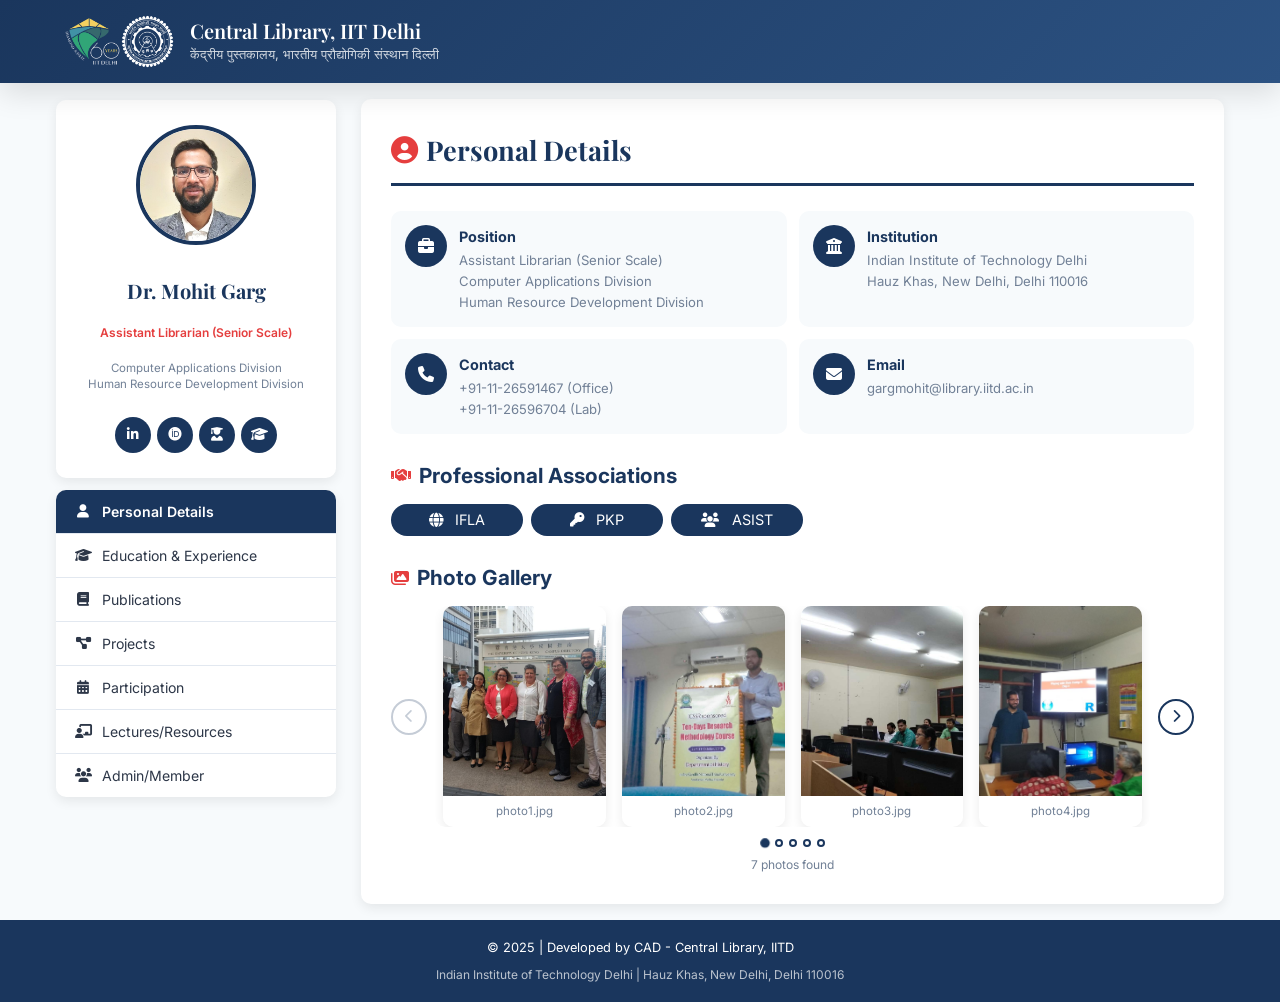
==== commit 8e00e5d5: "addingImages" ====
--- a/index.html
+++ b/index.html
@@ -40,7 +40,7 @@
         <header>
             <div class="container header-top">
                 <div class="logo-container">
-                    <img src="https://web.iitd.ac.in/~gargmohit/merge_from_ofoct.png" alt="IIT Delhi Library Logo">
+                    <img src="images/merge_from_ofoct.png" alt="IIT Delhi Library Logo">
                     <div class="institute-info">
                         <h1>Central Library, IIT Delhi</h1>
                         <p>केंद्रीय पुस्तकालय, भारतीय प्रौद्योगिकी संस्थान दिल्ली</p>
@@ -55,7 +55,7 @@
             <!-- Sidebar -->
             <aside class="sidebar">
                 <div class="profile-card">
-                    <img src="https://web.iitd.ac.in/~gargmohit/mohit.png" alt="Dr. Mohit Garg" class="profile-pic">
+                    <img src="images/mohit.png" alt="Dr. Mohit Garg" class="profile-pic">
                     <h2>Dr. Mohit Garg</h2>
                     <p class="title">Assistant Librarian (Senior Scale)</p>
                     <p>Computer Applications Division<br>Human Resource Development Division</p>
@@ -81,6 +81,11 @@
                     <li class="nav-item">
                         <button class="nav-btn" data-tab="publications">
                             <i class="fas fa-book"></i> <span>Publications</span>
+                        </button>
+                    </li>
+                    <li class="nav-item">
+                        <button class="nav-btn" data-tab="projects">
+                            <i class="fas fa-project-diagram"></i> <span>Projects</span>
                         </button>
                     </li>
                     <li class="nav-item">
@@ -221,6 +226,15 @@
                     </div>
                 </section>
 
+                <!-- Projects -->
+                <section id="projects" class="tab-content">
+                    <h2 class="section-title"><i class="fas fa-project-diagram"></i> Projects</h2>
+                    <p id="projectsCount" class="proj-count-text"></p>
+                    <div class="projects-container" id="projectsContainer">
+                        <!-- Projects will be injected by JS -->
+                    </div>
+                </section>
+
                 <!-- Participation -->
                 <section id="participation" class="tab-content">
                     <h2 class="section-title"><i class="fas fa-calendar-alt"></i> Participation</h2>
@@ -260,13 +274,13 @@
         </div>
     </div>
 
-        <!-- Footer -->
-        <footer>
-            <div class="container">
-                <p>&copy; 2025 | Developed by CAD - Central Library, IITD</p>
-                <p class="footer-sub">Indian Institute of Technology Delhi | Hauz Khas, New Delhi, Delhi 110016</p>
-            </div>
-        </footer>
+    <!-- Footer -->
+    <footer>
+        <div class="container">
+            <p>&copy; 2025 | Developed by CAD - Central Library, IITD</p>
+            <p class="footer-sub">Indian Institute of Technology Delhi | Hauz Khas, New Delhi, Delhi 110016</p>
+        </div>
+    </footer>
 
     <!-- Data files -->
     <script src="data/publications.js"></script>
@@ -274,6 +288,7 @@
     <script src="data/participation.js"></script>
     <script src="data/lectures.js"></script>
     <script src="data/admin.js"></script>
+    <script src="data/projects.js"></script>
     <script src="script.js"></script>
 </body>
 </html>
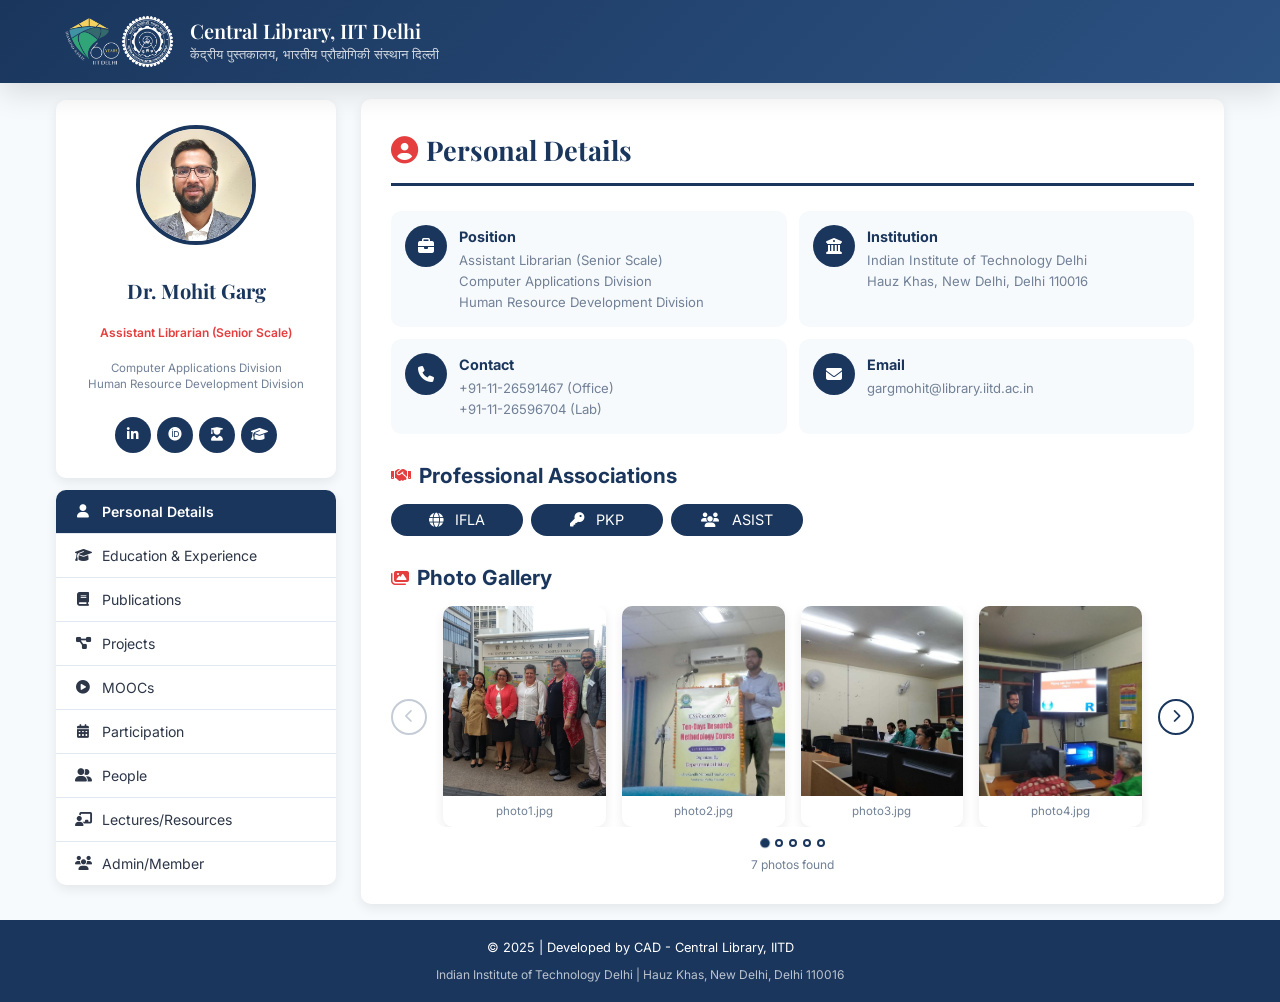
==== commit f60328d4: "adding Peoples Tab" ====
--- a/index.html
+++ b/index.html
@@ -34,6 +34,17 @@
         </div>
     </div>
 
+    <!-- Video Modal Overlay -->
+    <div class="video-modal-overlay" id="videoModal">
+        <button class="video-modal-close" id="videoModalClose" aria-label="Close"><i class="fas fa-times"></i></button>
+        <div class="video-modal-body">
+            <div class="video-modal-container" id="videoModalContainer">
+                <!-- Video iframe will be injected here -->
+            </div>
+            <p class="video-modal-title" id="videoModalTitle"></p>
+        </div>
+    </div>
+
     <div class="main-container">
 
         <!-- Header -->
@@ -89,8 +100,18 @@
                         </button>
                     </li>
                     <li class="nav-item">
+                        <button class="nav-btn" data-tab="moocs">
+                            <i class="fas fa-play-circle"></i> <span>MOOCs</span>
+                        </button>
+                    </li>
+                    <li class="nav-item">
                         <button class="nav-btn" data-tab="participation">
                             <i class="fas fa-calendar-alt"></i> <span>Participation</span>
+                        </button>
+                    </li>
+                    <li class="nav-item">
+                        <button class="nav-btn" data-tab="people">
+                            <i class="fas fa-user-friends"></i> <span>People</span>
                         </button>
                     </li>
                     <li class="nav-item">
@@ -235,6 +256,15 @@
                     </div>
                 </section>
 
+                <!-- MOOCs -->
+                <section id="moocs" class="tab-content">
+                    <h2 class="section-title"><i class="fas fa-play-circle"></i> MOOCs (Massive Open Online Courses)</h2>
+                    <p id="moocsCount" class="moocs-count-text"></p>
+                    <div class="moocs-container" id="moocsContainer">
+                        <!-- MOOCs will be injected by JS -->
+                    </div>
+                </section>
+
                 <!-- Participation -->
                 <section id="participation" class="tab-content">
                     <h2 class="section-title"><i class="fas fa-calendar-alt"></i> Participation</h2>
@@ -258,6 +288,53 @@
                     </div>
                 </section>
 
+                <!-- People Tab  -->
+                <!-- People -->
+                <section id="people" class="tab-content">
+                    <h2 class="section-title"><i class="fas fa-user-friends"></i> People</h2>
+                    
+                    <!-- Sub-tabs Navigation -->
+                    <div class="people-tabs">
+                        <button class="people-tab-btn active" data-people-tab="interns">
+                            <i class="fas fa-user-graduate"></i>
+                            <span>Interns</span>
+                            <span class="people-tab-count" id="internsCount">0</span>
+                        </button>
+                        <button class="people-tab-btn" data-people-tab="fellows">
+                            <i class="fas fa-chalkboard-teacher"></i>
+                            <span>Summer Faculty Research Fellow</span>
+                            <span class="people-tab-count" id="fellowsCount">0</span>
+                        </button>
+                        <button class="people-tab-btn" data-people-tab="projectstaff">
+                            <i class="fas fa-users-cog"></i>
+                            <span>Project Staff</span>
+                            <span class="people-tab-count" id="projectstaffCount">0</span>
+                        </button>
+                    </div>
+                    
+                    <!-- Sub-tab Contents -->
+                    <div class="people-tab-content active" id="people-interns">
+                        <div class="people-grid" id="internsGrid">
+                            <!-- Interns will be injected by JS -->
+                        </div>
+                        <p class="no-people-message" id="noInterns" style="display:none;">No interns found.</p>
+                    </div>
+                    
+                    <div class="people-tab-content" id="people-fellows">
+                        <div class="people-grid" id="fellowsGrid">
+                            <!-- Fellows will be injected by JS -->
+                        </div>
+                        <p class="no-people-message" id="noFellows" style="display:none;">No summer faculty research fellows found.</p>
+                    </div>
+                    
+                    <div class="people-tab-content" id="people-projectstaff">
+                        <div class="people-grid" id="projectstaffGrid">
+                            <!-- Project Staff will be injected by JS -->
+                        </div>
+                        <p class="no-people-message" id="noProjectstaff" style="display:none;">No project staff found.</p>
+                    </div>
+                </section>
+
                 <!-- Lectures/Resources -->
                 <section id="resources" class="tab-content">
                     <h2 class="section-title"><i class="fas fa-chalkboard-teacher"></i> Lectures & Resource Person</h2>
@@ -289,6 +366,8 @@
     <script src="data/lectures.js"></script>
     <script src="data/admin.js"></script>
     <script src="data/projects.js"></script>
+    <script src="data/moocs.js"></script>
+    <script src="data/people.js"></script>
     <script src="script.js"></script>
 </body>
 </html>
--- a/style.css
+++ b/style.css
@@ -1653,4 +1653,1013 @@
     clip: rect(0, 0, 0, 0);
     white-space: nowrap;
     border: 0;
+}
+
+/* ===== Projects Section ===== */
+.proj-count-text {
+    font-size: 0.82rem;
+    color: var(--text-light);
+    margin-bottom: 15px;
+}
+
+.projects-container {
+    display: flex;
+    flex-direction: column;
+    gap: 15px;
+}
+
+.project-card {
+    background: var(--bg);
+    border-radius: var(--radius);
+    padding: 18px;
+    border-left: 4px solid var(--primary);
+    transition: var(--transition);
+    animation: projectFadeIn 0.5s ease forwards;
+    opacity: 0;
+}
+
+@keyframes projectFadeIn {
+    from {
+        opacity: 0;
+        transform: translateY(15px);
+    }
+    to {
+        opacity: 1;
+        transform: translateY(0);
+    }
+}
+
+.project-card:hover {
+    box-shadow: var(--shadow-lg);
+    transform: translateX(5px);
+    border-left-color: var(--accent);
+}
+
+.project-header {
+    display: flex;
+    align-items: flex-start;
+    gap: 12px;
+    margin-bottom: 12px;
+}
+
+.project-number {
+    display: flex;
+    align-items: center;
+    justify-content: center;
+    width: 32px;
+    height: 32px;
+    min-width: 32px;
+    border-radius: 50%;
+    background: var(--primary);
+    color: var(--white);
+    font-size: 0.85rem;
+    font-weight: 700;
+}
+
+.project-title-wrap {
+    flex: 1;
+    display: flex;
+    flex-wrap: wrap;
+    align-items: center;
+    gap: 8px;
+}
+
+.project-title {
+    font-size: 1rem;
+    color: var(--primary);
+    font-weight: 600;
+    line-height: 1.4;
+    margin: 0;
+}
+
+.project-status {
+    display: inline-block;
+    padding: 3px 10px;
+    border-radius: 20px;
+    font-size: 0.68rem;
+    font-weight: 700;
+    text-transform: uppercase;
+    letter-spacing: 0.3px;
+}
+
+.project-status.status-completed {
+    background: #d4edda;
+    color: #155724;
+}
+
+.project-status.status-ongoing {
+    background: #fff3cd;
+    color: #856404;
+}
+
+.project-status.status-upcoming {
+    background: #cce5ff;
+    color: #004085;
+}
+
+.project-meta {
+    display: flex;
+    flex-wrap: wrap;
+    gap: 12px 20px;
+    font-size: 0.82rem;
+    color: var(--text-light);
+    margin-bottom: 10px;
+}
+
+.project-meta > div {
+    display: flex;
+    align-items: center;
+    gap: 6px;
+}
+
+.project-meta i {
+    color: var(--primary-light);
+    font-size: 0.78rem;
+    width: 14px;
+    text-align: center;
+}
+
+.project-authors {
+    font-weight: 500;
+    color: var(--text);
+}
+
+.project-org {
+    color: var(--primary);
+}
+
+.project-year {
+    font-weight: 600;
+    color: var(--accent);
+}
+
+.project-funding {
+    color: var(--success);
+    font-weight: 600;
+}
+
+.project-role {
+    font-style: italic;
+}
+
+.project-description {
+    font-size: 0.82rem;
+    color: var(--text-light);
+    line-height: 1.6;
+    margin-top: 10px;
+    padding-top: 10px;
+    border-top: 1px dashed var(--border);
+}
+
+.no-data-message {
+    text-align: center;
+    padding: 40px 20px;
+    color: var(--text-light);
+    font-size: 0.9rem;
+}
+
+/* ===== Projects Responsive ===== */
+@media (min-width: 480px) {
+    .project-card {
+        padding: 20px;
+    }
+    
+    .project-title {
+        font-size: 1.05rem;
+    }
+}
+
+@media (min-width: 600px) {
+    .project-number {
+        width: 36px;
+        height: 36px;
+        min-width: 36px;
+        font-size: 0.9rem;
+    }
+    
+    .project-title {
+        font-size: 1.1rem;
+    }
+    
+    .project-meta {
+        font-size: 0.85rem;
+    }
+}
+
+@media (min-width: 768px) {
+    .projects-container {
+        gap: 18px;
+    }
+    
+    .project-card {
+        padding: 22px 25px;
+    }
+}
+
+@media (min-width: 1024px) {
+    .project-card:hover {
+        transform: translateX(8px);
+    }
+}
+
+/* Touch Devices */
+@media (hover: none) and (pointer: coarse) {
+    .project-card:hover {
+        transform: none;
+        box-shadow: var(--shadow);
+    }
+}
+
+
+/* ===== MOOCs Section with Embedded Videos ===== */
+.moocs-count-text {
+    font-size: 0.82rem;
+    color: var(--text-light);
+    margin-bottom: 15px;
+}
+
+.moocs-container {
+    display: flex;
+    flex-direction: column;
+    gap: 20px;
+}
+
+.mooc-card {
+    background: var(--bg);
+    border-radius: var(--radius);
+    overflow: hidden;
+    border-left: 4px solid #9c27b0;
+    transition: var(--transition);
+    animation: moocFadeIn 0.5s ease forwards;
+    opacity: 0;
+    box-shadow: var(--shadow);
+}
+
+@keyframes moocFadeIn {
+    from {
+        opacity: 0;
+        transform: translateY(15px);
+    }
+    to {
+        opacity: 1;
+        transform: translateY(0);
+    }
+}
+
+.mooc-card:hover {
+    box-shadow: var(--shadow-lg);
+    transform: translateX(5px);
+    border-left-color: var(--accent);
+}
+
+.mooc-header {
+    display: flex;
+    align-items: flex-start;
+    gap: 12px;
+    padding: 18px 18px 12px;
+    background: var(--white);
+}
+
+.mooc-number {
+    display: flex;
+    align-items: center;
+    justify-content: center;
+    width: 32px;
+    height: 32px;
+    min-width: 32px;
+    border-radius: 50%;
+    background: #9c27b0;
+    color: var(--white);
+    font-size: 0.85rem;
+    font-weight: 700;
+}
+
+.mooc-title-wrap {
+    flex: 1;
+    display: flex;
+    flex-wrap: wrap;
+    align-items: center;
+    gap: 8px;
+}
+
+.mooc-title {
+    font-size: 1rem;
+    color: var(--primary);
+    font-weight: 600;
+    line-height: 1.4;
+    margin: 0;
+}
+
+/* ===== Video Section ===== */
+.mooc-video-section {
+    width: 100%;
+    background: #000;
+}
+
+.mooc-video-wrapper {
+    position: relative;
+    width: 100%;
+    padding-bottom: 56.25%; /* 16:9 Aspect Ratio */
+    height: 0;
+    overflow: hidden;
+}
+
+.mooc-video-wrapper iframe {
+    position: absolute;
+    top: 0;
+    left: 0;
+    width: 100%;
+    height: 100%;
+    border: none;
+}
+
+/* Placeholder for external videos */
+.mooc-video-external {
+    display: block;
+    text-decoration: none;
+}
+
+.mooc-video-placeholder {
+    display: flex;
+    flex-direction: column;
+    align-items: center;
+    justify-content: center;
+    padding: 60px 20px;
+    background: linear-gradient(135deg, #1a1a2e 0%, #16213e 100%);
+    color: var(--white);
+    transition: var(--transition);
+}
+
+.mooc-video-placeholder:hover {
+    background: linear-gradient(135deg, #16213e 0%, #0f3460 100%);
+}
+
+.mooc-video-placeholder i {
+    font-size: 4rem;
+    color: #ff0000;
+    margin-bottom: 15px;
+    transition: var(--transition);
+}
+
+.mooc-video-placeholder:hover i {
+    transform: scale(1.1);
+}
+
+.mooc-video-placeholder span {
+    font-size: 1rem;
+    font-weight: 600;
+    text-transform: uppercase;
+    letter-spacing: 1px;
+}
+
+/* ===== MOOC Info Section ===== */
+.mooc-info-section {
+    padding: 15px 18px 18px;
+    background: var(--white);
+}
+
+.mooc-meta {
+    display: flex;
+    flex-wrap: wrap;
+    gap: 10px 18px;
+    font-size: 0.82rem;
+    color: var(--text-light);
+    margin-bottom: 12px;
+}
+
+.mooc-meta > div {
+    display: flex;
+    align-items: center;
+    gap: 6px;
+}
+
+.mooc-meta i {
+    color: #9c27b0;
+    font-size: 0.78rem;
+    width: 14px;
+    text-align: center;
+}
+
+.mooc-authors {
+    font-weight: 500;
+    color: var(--text);
+}
+
+.mooc-org {
+    color: var(--primary);
+}
+
+.mooc-year {
+    font-weight: 600;
+    color: var(--accent);
+}
+
+.mooc-duration {
+    color: var(--success);
+    font-weight: 600;
+}
+
+.mooc-platform {
+    color: #1976d2;
+    font-weight: 500;
+}
+
+.mooc-certificate {
+    color: #f57c00;
+    font-weight: 500;
+}
+
+/* ===== MOOC Actions ===== */
+.mooc-actions {
+    display: flex;
+    flex-wrap: wrap;
+    gap: 10px;
+    margin-top: 12px;
+    padding-top: 12px;
+    border-top: 1px dashed var(--border);
+}
+
+.mooc-course-btn {
+    display: inline-flex;
+    align-items: center;
+    gap: 6px;
+    padding: 10px 20px;
+    border-radius: 50px;
+    font-size: 0.82rem;
+    font-weight: 600;
+    text-decoration: none;
+    transition: var(--transition);
+    background: var(--primary);
+    color: var(--white);
+}
+
+.mooc-course-btn:hover {
+    background: var(--primary-dark);
+    transform: translateY(-2px);
+    box-shadow: 0 4px 12px rgba(26, 54, 93, 0.3);
+}
+
+/* ===== Video Modal ===== */
+.video-modal-overlay {
+    position: fixed;
+    top: 0;
+    left: 0;
+    right: 0;
+    bottom: 0;
+    background: rgba(0, 0, 0, 0.95);
+    z-index: 10002;
+    display: none;
+    align-items: center;
+    justify-content: center;
+    opacity: 0;
+    transition: opacity 0.3s ease;
+    padding: 20px;
+}
+
+.video-modal-overlay.show {
+    display: flex;
+    opacity: 1;
+}
+
+.video-modal-body {
+    width: 100%;
+    max-width: 1000px;
+    text-align: center;
+}
+
+.video-modal-container {
+    position: relative;
+    width: 100%;
+    padding-bottom: 56.25%;
+    height: 0;
+    background: #000;
+    border-radius: var(--radius);
+    overflow: hidden;
+    box-shadow: 0 20px 60px rgba(0, 0, 0, 0.5);
+}
+
+.video-modal-container iframe {
+    position: absolute;
+    top: 0;
+    left: 0;
+    width: 100%;
+    height: 100%;
+    border: none;
+}
+
+.video-modal-title {
+    color: var(--white);
+    margin-top: 15px;
+    font-size: 1.1rem;
+    font-weight: 500;
+}
+
+.video-modal-close {
+    position: absolute;
+    top: 15px;
+    right: 20px;
+    background: none;
+    border: none;
+    color: var(--white);
+    font-size: 2rem;
+    cursor: pointer;
+    z-index: 3;
+    transition: var(--transition);
+    padding: 10px;
+    line-height: 1;
+}
+
+.video-modal-close:hover {
+    color: var(--accent);
+    transform: scale(1.2);
+}
+
+/* ===== No Video State ===== */
+.mooc-no-video {
+    display: flex;
+    flex-direction: column;
+    align-items: center;
+    justify-content: center;
+    padding: 40px 20px;
+    background: linear-gradient(135deg, #f5f7fa 0%, #e4e8eb 100%);
+    color: var(--text-light);
+}
+
+.mooc-no-video i {
+    font-size: 3rem;
+    margin-bottom: 10px;
+    opacity: 0.5;
+}
+
+.mooc-no-video span {
+    font-size: 0.9rem;
+}
+
+/* ===== MOOCs Responsive ===== */
+@media (min-width: 480px) {
+    .mooc-header {
+        padding: 20px 20px 14px;
+    }
+    
+    .mooc-info-section {
+        padding: 16px 20px 20px;
+    }
+    
+    .mooc-title {
+        font-size: 1.05rem;
+    }
+}
+
+@media (min-width: 600px) {
+    .mooc-number {
+        width: 36px;
+        height: 36px;
+        min-width: 36px;
+        font-size: 0.9rem;
+    }
+    
+    .mooc-title {
+        font-size: 1.1rem;
+    }
+    
+    .mooc-meta {
+        font-size: 0.85rem;
+    }
+    
+    .mooc-video-placeholder {
+        padding: 80px 20px;
+    }
+    
+    .mooc-video-placeholder i {
+        font-size: 5rem;
+    }
+}
+
+@media (min-width: 768px) {
+    .moocs-container {
+        gap: 25px;
+    }
+    
+    .mooc-header {
+        padding: 22px 25px 16px;
+    }
+    
+    .mooc-info-section {
+        padding: 18px 25px 22px;
+    }
+    
+    .mooc-video-placeholder {
+        padding: 100px 20px;
+    }
+}
+
+@media (min-width: 1024px) {
+    .mooc-card:hover {
+        transform: translateX(8px);
+    }
+    
+    .mooc-title {
+        font-size: 1.15rem;
+    }
+}
+
+/* Touch Devices */
+@media (hover: none) and (pointer: coarse) {
+    .mooc-card:hover {
+        transform: none;
+        box-shadow: var(--shadow);
+    }
+    
+    .mooc-course-btn:hover {
+        transform: none;
+    }
+    
+    .mooc-video-placeholder:hover {
+        background: linear-gradient(135deg, #1a1a2e 0%, #16213e 100%);
+    }
+    
+    .mooc-video-placeholder:hover i {
+        transform: none;
+    }
+}
+
+/* ===== Grid Layout for Multiple MOOCs (Optional) ===== */
+@media (min-width: 1200px) {
+    .moocs-container.grid-layout {
+        display: grid;
+        grid-template-columns: repeat(2, 1fr);
+        gap: 25px;
+    }
+    
+    .moocs-container.grid-layout .mooc-card {
+        margin: 0;
+    }
+}
+
+/* ===== People Section ===== */
+
+/* Sub-tabs Navigation */
+.people-tabs {
+    display: flex;
+    flex-wrap: wrap;
+    gap: 8px;
+    margin-bottom: 20px;
+    padding-bottom: 15px;
+    border-bottom: 2px solid var(--border);
+}
+
+.people-tab-btn {
+    display: inline-flex;
+    align-items: center;
+    gap: 8px;
+    padding: 10px 16px;
+    background: var(--bg);
+    border: 2px solid var(--border);
+    border-radius: 50px;
+    font-size: 0.82rem;
+    font-weight: 500;
+    color: var(--text);
+    cursor: pointer;
+    transition: var(--transition);
+}
+
+.people-tab-btn i {
+    font-size: 0.9rem;
+    color: var(--primary-light);
+}
+
+.people-tab-btn:hover {
+    border-color: var(--primary);
+    background: rgba(26, 54, 93, 0.05);
+}
+
+.people-tab-btn.active {
+    background: var(--primary);
+    border-color: var(--primary);
+    color: var(--white);
+}
+
+.people-tab-btn.active i {
+    color: var(--white);
+}
+
+.people-tab-count {
+    display: inline-flex;
+    align-items: center;
+    justify-content: center;
+    min-width: 22px;
+    height: 22px;
+    padding: 0 6px;
+    background: rgba(0, 0, 0, 0.1);
+    border-radius: 50px;
+    font-size: 0.72rem;
+    font-weight: 700;
+}
+
+.people-tab-btn.active .people-tab-count {
+    background: rgba(255, 255, 255, 0.25);
+}
+
+/* Sub-tab Content */
+.people-tab-content {
+    display: none;
+    animation: fadeIn 0.4s ease;
+}
+
+.people-tab-content.active {
+    display: block;
+}
+
+/* People Grid */
+.people-grid {
+    display: grid;
+    grid-template-columns: repeat(auto-fill, minmax(250px, 1fr));
+    gap: 20px;
+}
+
+/* Person Card */
+.person-card {
+    background: var(--white);
+    border-radius: var(--radius);
+    overflow: hidden;
+    box-shadow: var(--shadow);
+    transition: var(--transition);
+    animation: personFadeIn 0.5s ease forwards;
+    opacity: 0;
+    border: 1px solid var(--border);
+}
+
+@keyframes personFadeIn {
+    from {
+        opacity: 0;
+        transform: translateY(20px);
+    }
+    to {
+        opacity: 1;
+        transform: translateY(0);
+    }
+}
+
+.person-card:hover {
+    transform: translateY(-5px);
+    box-shadow: var(--shadow-lg);
+    border-color: var(--primary-light);
+}
+
+/* Person Image */
+.person-image-wrapper {
+    position: relative;
+    width: 100%;
+    padding-top: 100%; /* 1:1 Aspect Ratio */
+    background: linear-gradient(135deg, var(--bg) 0%, #e2e8f0 100%);
+    overflow: hidden;
+}
+
+.person-image {
+    position: absolute;
+    top: 0;
+    left: 0;
+    width: 100%;
+    height: 100%;
+    object-fit: cover;
+    transition: transform 0.4s ease;
+}
+
+.person-card:hover .person-image {
+    transform: scale(1.05);
+}
+
+/* Status Badge */
+.person-status-badge {
+    position: absolute;
+    top: 12px;
+    right: 12px;
+    padding: 4px 10px;
+    border-radius: 20px;
+    font-size: 0.68rem;
+    font-weight: 700;
+    text-transform: uppercase;
+    letter-spacing: 0.5px;
+    box-shadow: 0 2px 8px rgba(0, 0, 0, 0.15);
+}
+
+.person-status-badge.active {
+    background: var(--success);
+    color: var(--white);
+}
+
+.person-status-badge.alumni {
+    background: var(--primary);
+    color: var(--white);
+}
+
+/* Person Info */
+.person-info {
+    padding: 18px;
+}
+
+.person-name {
+    font-size: 1.05rem;
+    font-weight: 600;
+    color: var(--primary);
+    margin-bottom: 10px;
+    line-height: 1.3;
+}
+
+.person-duration,
+.person-designation {
+    display: flex;
+    align-items: flex-start;
+    gap: 8px;
+    font-size: 0.82rem;
+    color: var(--text-light);
+    margin-bottom: 6px;
+    line-height: 1.4;
+}
+
+.person-duration:last-child,
+.person-designation:last-child {
+    margin-bottom: 0;
+}
+
+.person-duration i,
+.person-designation i {
+    color: var(--primary-light);
+    font-size: 0.78rem;
+    margin-top: 3px;
+    width: 14px;
+    flex-shrink: 0;
+}
+
+.person-designation {
+    color: var(--text);
+    font-weight: 500;
+}
+
+/* No People Message */
+.no-people-message {
+    text-align: center;
+    padding: 50px 20px;
+    color: var(--text-light);
+    font-size: 0.95rem;
+    background: var(--bg);
+    border-radius: var(--radius);
+}
+
+/* ===== People Section Responsive ===== */
+
+/* Mobile - Small screens */
+@media (max-width: 479px) {
+    .people-tabs {
+        flex-direction: column;
+        gap: 8px;
+    }
+    
+    .people-tab-btn {
+        width: 100%;
+        justify-content: center;
+        padding: 12px 16px;
+    }
+    
+    .people-tab-btn span:not(.people-tab-count) {
+        flex: 1;
+        text-align: left;
+    }
+    
+    .people-grid {
+        grid-template-columns: 1fr;
+        gap: 15px;
+    }
+    
+    .person-image-wrapper {
+        padding-top: 80%; /* Slightly shorter on mobile */
+    }
+}
+
+/* Small tablets */
+@media (min-width: 480px) and (max-width: 599px) {
+    .people-tabs {
+        flex-wrap: wrap;
+    }
+    
+    .people-tab-btn {
+        flex: 1 1 calc(50% - 4px);
+        min-width: 140px;
+        font-size: 0.78rem;
+        padding: 10px 12px;
+    }
+    
+    .people-grid {
+        grid-template-columns: repeat(2, 1fr);
+        gap: 15px;
+    }
+}
+
+/* Tablets */
+@media (min-width: 600px) {
+    .people-tabs {
+        gap: 10px;
+    }
+    
+    .people-tab-btn {
+        padding: 11px 18px;
+        font-size: 0.85rem;
+    }
+    
+    .people-grid {
+        grid-template-columns: repeat(2, 1fr);
+        gap: 18px;
+    }
+    
+    .person-info {
+        padding: 20px;
+    }
+    
+    .person-name {
+        font-size: 1.1rem;
+    }
+}
+
+/* Large tablets */
+@media (min-width: 768px) {
+    .people-tabs {
+        gap: 12px;
+        margin-bottom: 25px;
+        padding-bottom: 18px;
+    }
+    
+    .people-tab-btn {
+        padding: 12px 22px;
+    }
+    
+    .people-grid {
+        grid-template-columns: repeat(3, 1fr);
+        gap: 20px;
+    }
+}
+
+/* Laptops */
+@media (min-width: 1024px) {
+    .people-grid {
+        grid-template-columns: repeat(3, 1fr);
+        gap: 22px;
+    }
+    
+    .person-card:hover {
+        transform: translateY(-8px);
+    }
+}
+
+/* Large screens */
+@media (min-width: 1200px) {
+    .people-grid {
+        grid-template-columns: repeat(4, 1fr);
+        gap: 25px;
+    }
+}
+
+/* Touch Devices */
+@media (hover: none) and (pointer: coarse) {
+    .person-card:hover {
+        transform: none;
+        box-shadow: var(--shadow);
+    }
+    
+    .person-card:hover .person-image {
+        transform: none;
+    }
+}
+
+/* ===== Alternative Card Layout (Horizontal) ===== */
+.people-grid.horizontal-layout {
+    display: flex;
+    flex-direction: column;
+    gap: 15px;
+}
+
+.people-grid.horizontal-layout .person-card {
+    display: flex;
+    flex-direction: row;
+}
+
+.people-grid.horizontal-layout .person-image-wrapper {
+    width: 120px;
+    min-width: 120px;
+    padding-top: 0;
+    height: 120px;
+}
+
+.people-grid.horizontal-layout .person-info {
+    flex: 1;
+    display: flex;
+    flex-direction: column;
+    justify-content: center;
+}
+
+@media (min-width: 600px) {
+    .people-grid.horizontal-layout .person-image-wrapper {
+        width: 150px;
+        min-width: 150px;
+        height: 150px;
+    }
 }
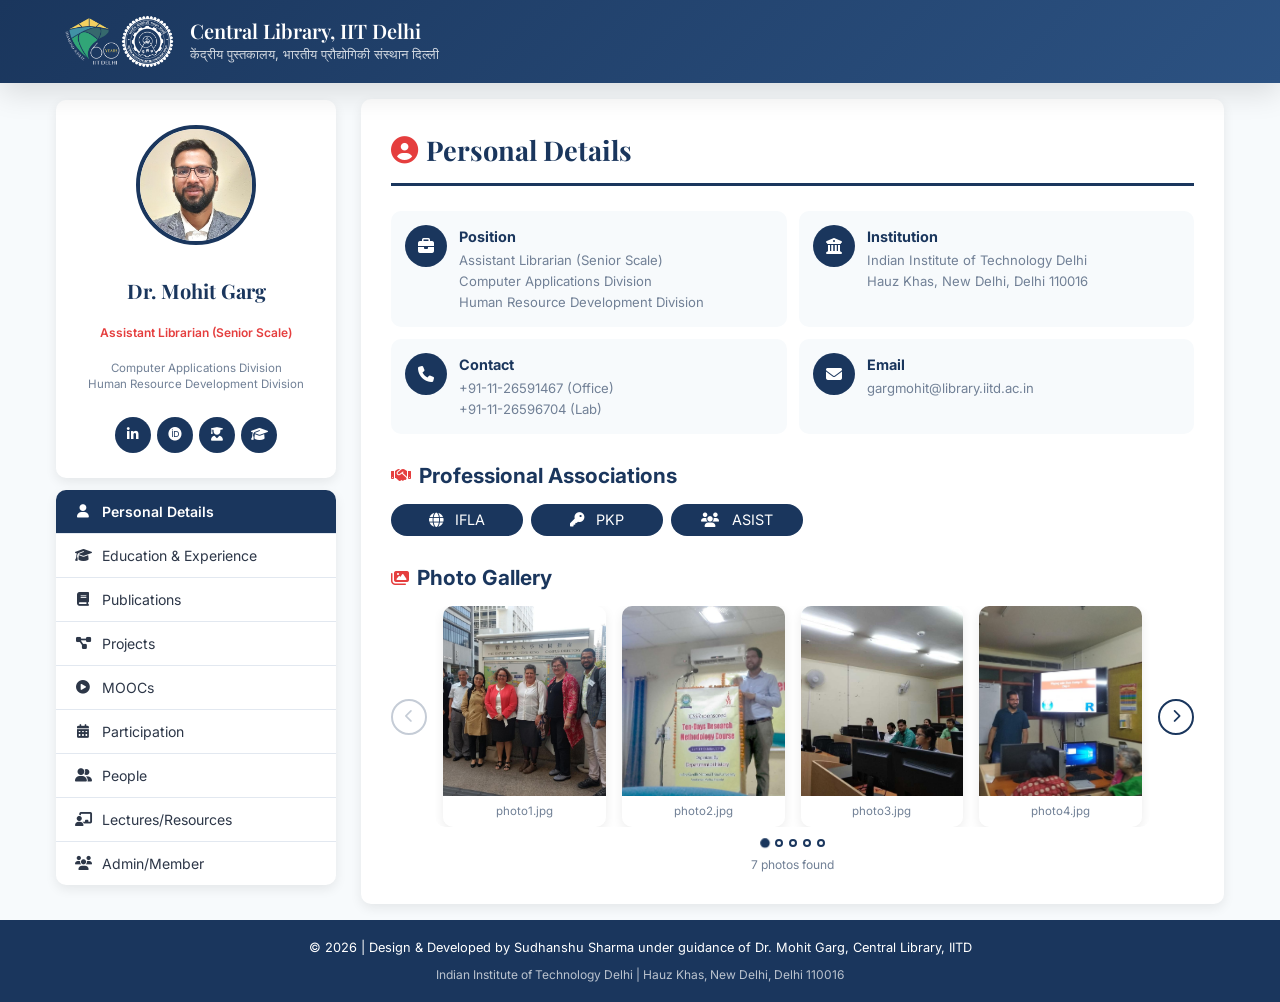
==== commit b67b5337: "updating_footer" ====
--- a/index.html
+++ b/index.html
@@ -354,7 +354,7 @@
     <!-- Footer -->
     <footer>
         <div class="container">
-            <p>&copy; 2025 | Developed by CAD - Central Library, IITD</p>
+            <p>&copy; 2026 | Design & Developed by <a href="https://www.linkedin.com/in/stu-sudhanshu-sharma/"> Sudhanshu Sharma </a> under guidance of Dr. Mohit Garg, Central Library, IITD</p>
             <p class="footer-sub">Indian Institute of Technology Delhi | Hauz Khas, New Delhi, Delhi 110016</p>
         </div>
     </footer>
@@ -370,4 +370,4 @@
     <script src="data/people.js"></script>
     <script src="script.js"></script>
 </body>
-</html>+</html>
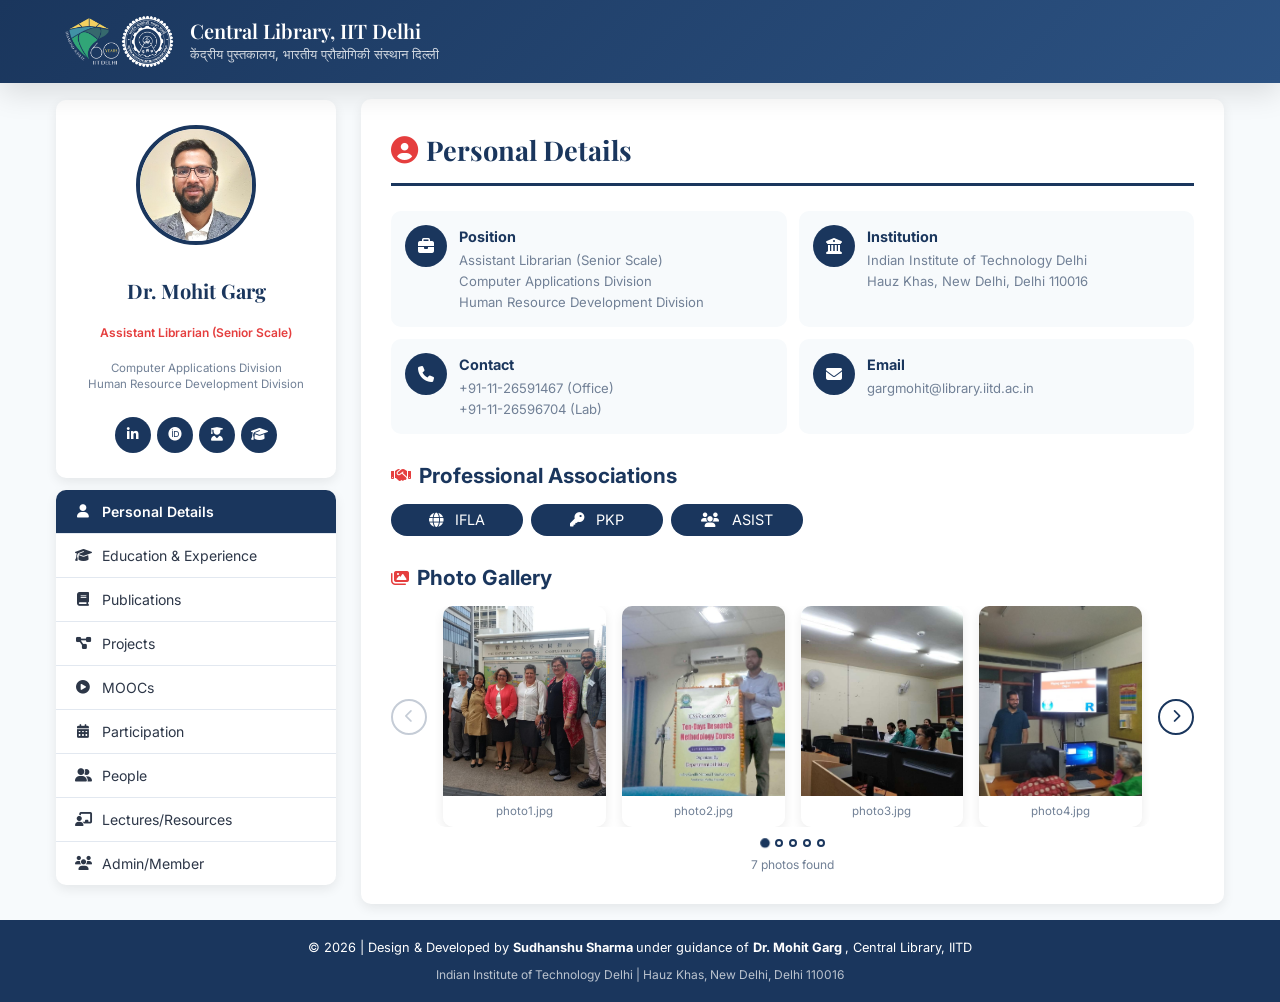
==== commit fd4b50a7: "footerchange" ====
--- a/index.html
+++ b/index.html
@@ -354,7 +354,7 @@
     <!-- Footer -->
     <footer>
         <div class="container">
-            <p>&copy; 2026 | Design & Developed by <a href="https://www.linkedin.com/in/stu-sudhanshu-sharma/"> Sudhanshu Sharma </a> under guidance of Dr. Mohit Garg, Central Library, IITD</p>
+            <p>&copy; 2026 | Design & Developed by <a href="https://www.linkedin.com/in/stu-sudhanshu-sharma/"> <strong> Sudhanshu Sharma </strong> </a> under guidance of <strong> Dr. Mohit Garg </strong>, Central Library, IITD</p>
             <p class="footer-sub">Indian Institute of Technology Delhi | Hauz Khas, New Delhi, Delhi 110016</p>
         </div>
     </footer>
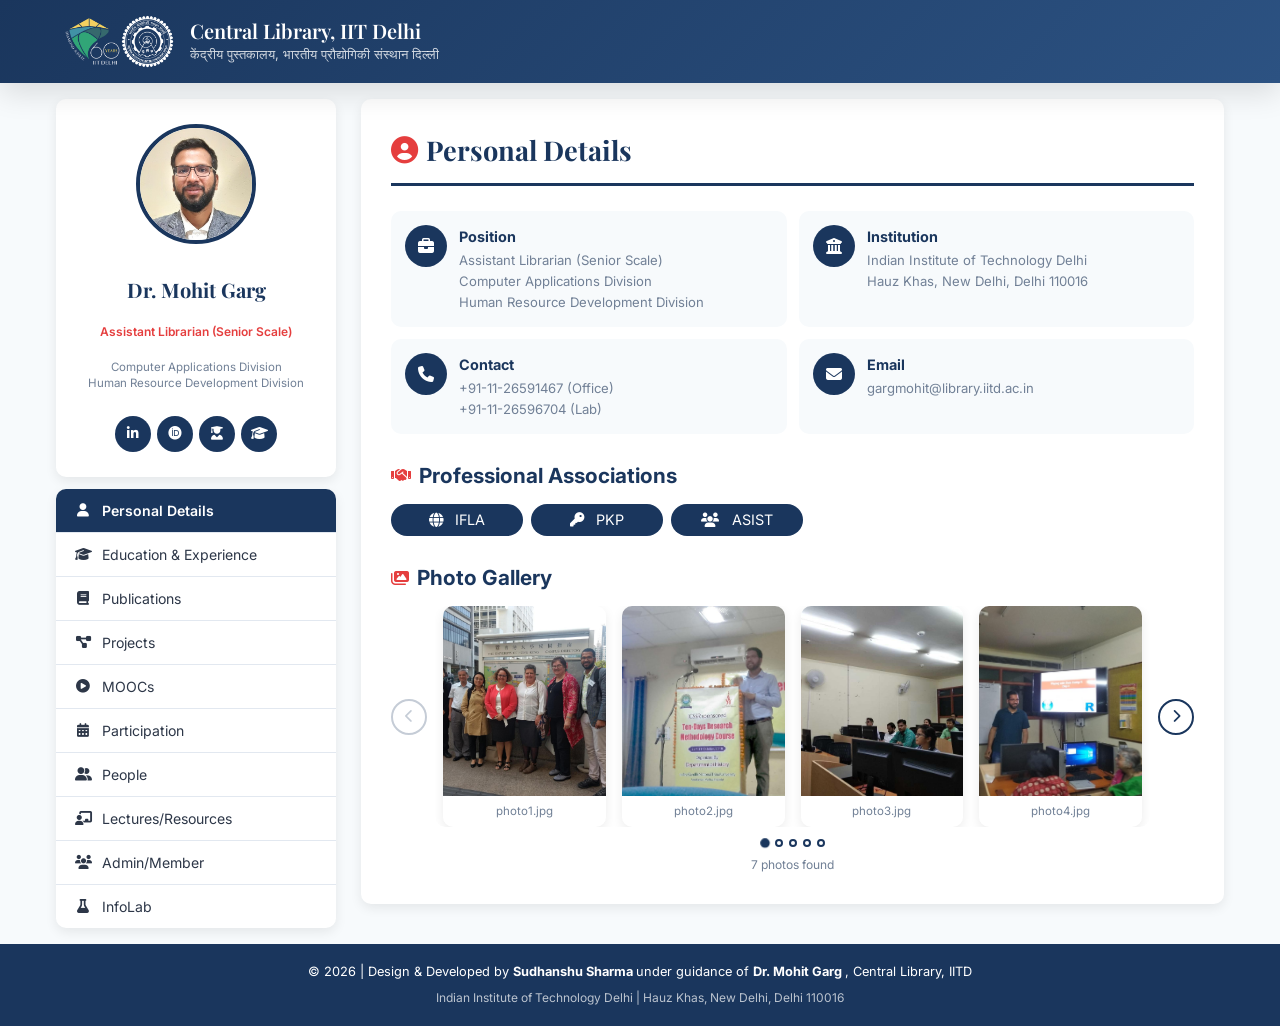
==== commit f406dc60: "Add InfoLab tab with Projects and Team sections" ====
--- a/index.html
+++ b/index.html
@@ -122,6 +122,11 @@
                     <li class="nav-item">
                         <button class="nav-btn" data-tab="member">
                             <i class="fas fa-users"></i> <span>Admin/Member</span>
+                        </button>
+                    </li>
+                    <li class="nav-item">
+                        <button class="nav-btn" data-tab="infolab">
+                            <i class="fas fa-flask"></i> <span>InfoLab</span>
                         </button>
                     </li>
                 </ul>
@@ -347,6 +352,39 @@
                     <ul class="styled-list" id="adminList"></ul>
                 </section>
 
+                <!-- InfoLab -->
+                <section id="infolab" class="tab-content">
+                    <h2 class="section-title"><i class="fas fa-flask"></i> InfoLab</h2>
+
+                    <!-- Sub-tabs Navigation -->
+                    <div class="infolab-tabs">
+                        <button class="infolab-tab-btn active" data-infolab-tab="projects">
+                            <i class="fas fa-project-diagram"></i>
+                            <span>Projects</span>
+                        </button>
+                        <button class="infolab-tab-btn" data-infolab-tab="team">
+                            <i class="fas fa-users"></i>
+                            <span>Team</span>
+                        </button>
+                    </div>
+
+                    <!-- Projects Sub-tab -->
+                    <div class="infolab-tab-content active" id="infolab-projects">
+                        <div class="infolab-projects-container" id="infolabProjectsContainer">
+                            <!-- Injected by JS -->
+                        </div>
+                        <p class="no-infolab-message" id="noInfolabProjects" style="display:none;">No projects found.</p>
+                    </div>
+
+                    <!-- Team Sub-tab -->
+                    <div class="infolab-tab-content" id="infolab-team">
+                        <div class="infolab-team-grid" id="infolabTeamGrid">
+                            <!-- Injected by JS -->
+                        </div>
+                        <p class="no-infolab-message" id="noInfolabTeam" style="display:none;">No team members found.</p>
+                    </div>
+                </section>
+
             </main>
         </div>
     </div>
@@ -368,6 +406,7 @@
     <script src="data/projects.js"></script>
     <script src="data/moocs.js"></script>
     <script src="data/people.js"></script>
+    <script src="data/infolab.js"></script>
     <script src="script.js"></script>
 </body>
 </html>
--- a/style.css
+++ b/style.css
@@ -2451,6 +2451,7 @@
 .person-status-badge.alumni {
     background: var(--primary);
     color: var(--white);
+   display: none;
 }
 
 /* Person Info */
@@ -2662,4 +2663,4 @@
         min-width: 150px;
         height: 150px;
     }
-}+}
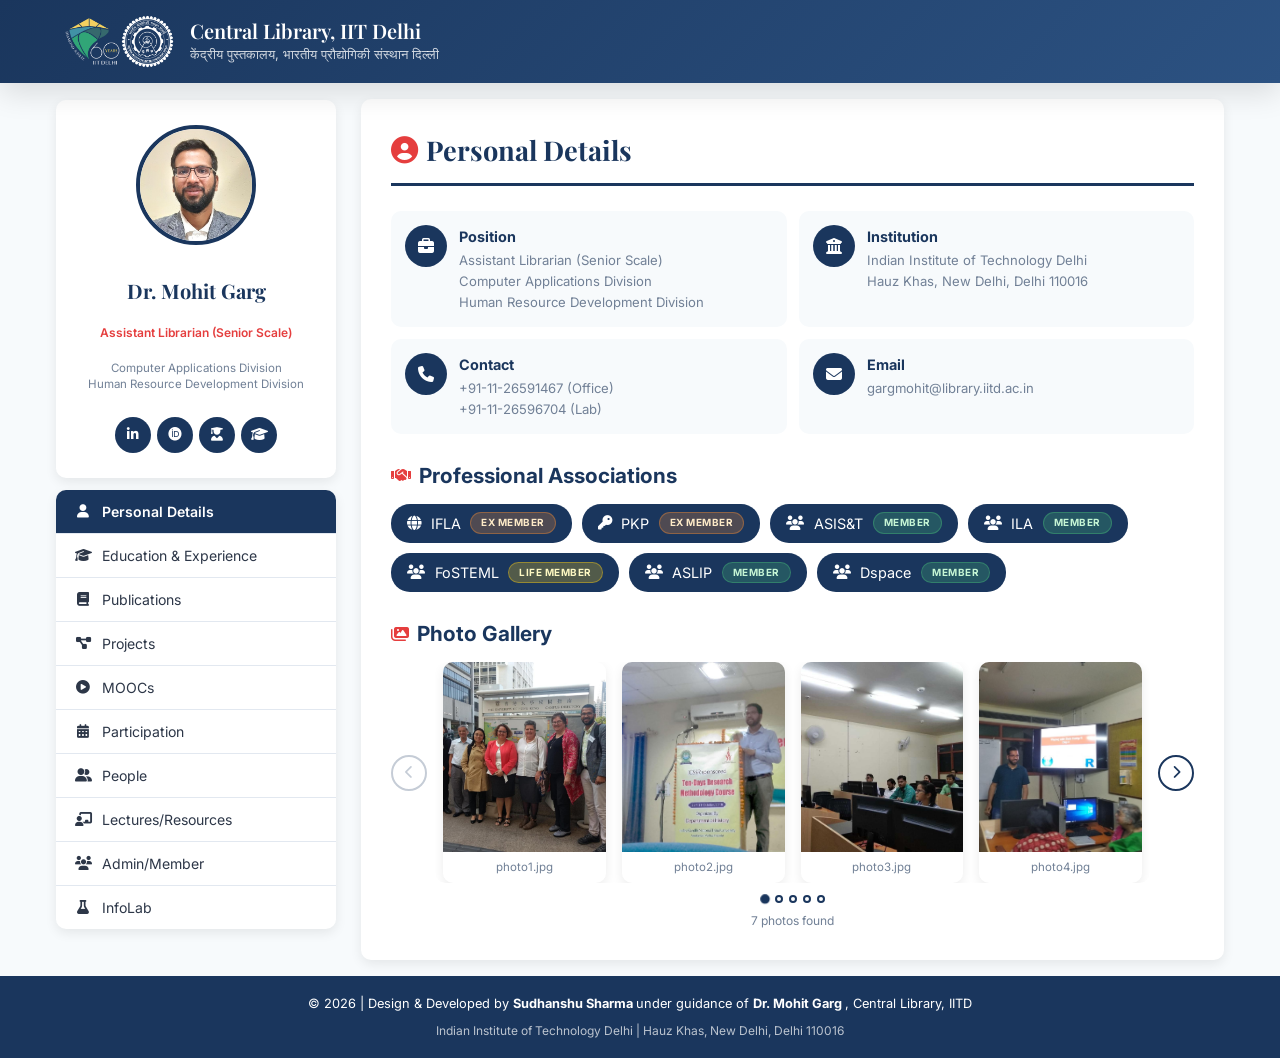
==== commit 2c0b3802: "Add PA membership tags with variants" ====
--- a/index.html
+++ b/index.html
@@ -173,20 +173,52 @@
                         </div>
                     </div>
 
+
+<!-- Class	Usage
+pa-tag member	Current Member (green)
+pa-tag ex-member	Ex Member (orange)
+pa-tag chair	Chair/President (purple)
+pa-tag founder	Founder (pink)
+pa-tag advisor	Advisor (blue)
+pa-tag life-member	Life Member (yellow) -->
+
                     <div class="section-block">
                         <h3 class="sub-title"><i class="fas fa-handshake"></i> Professional Associations</h3>
                         <div class="social-links-pa">
                             <a href="https://www.ifla.org/units/indigenous-matters/committee/" class="social-link-pa" title="IFLA">
                                 <i class="fas fa-globe"></i>
                                 <span>IFLA</span>
+                                <span class="pa-tag ex-member">Ex Member</span>
                             </a>
                             <a href="https://pkp.sfu.ca/about/governance/members-committee/" class="social-link-pa" title="PKP">
                                 <i class="fas fa-key"></i>
                                 <span>PKP</span>
-                            </a>
-                            <a href="https://www.asist.org/chapters/saasist/officers/" class="social-link-pa" title="ASIST">
+                                <span class="pa-tag ex-member">Ex Member</span>
+                            </a>
+                            <a href="https://www.asist.org/chapters/saasist/officers/" class="social-link-pa" title="ASIS&T">
                                 <i class="fas fa-users"></i>
-                                <span>ASIST</span>
+                                <span>ASIS&T</span>
+                                <span class="pa-tag member">Member</span>
+                            </a>
+                            <a href="https://ilaindia.co.in/" class="social-link-pa" title="ASIS&T">
+                                <i class="fas fa-users"></i>
+                                <span>ILA</span>
+                                <span class="pa-tag member">Member</span>
+                            </a>
+                            <a href="https://fosteml.org/" class="social-link-pa" title="ASIS&T">
+                                <i class="fas fa-users"></i>
+                                <span>FoSTEML</span>
+                                <span class="pa-tag life-member">Life Member</span>
+                            </a>
+                            <a href="https://www.aslip.in/" class="social-link-pa" title="ASIS&T">
+                                <i class="fas fa-users"></i>
+                                <span>ASLIP</span>
+                                <span class="pa-tag member">Member</span>
+                            </a>
+                            <a href="https://dspace.org/" class="social-link-pa" title="ASIS&T">
+                                <i class="fas fa-users"></i>
+                                <span>Dspace</span>
+                                <span class="pa-tag member">Member</span>
                             </a>
                         </div>
                     </div>
--- a/style.css
+++ b/style.css
@@ -2664,3 +2664,536 @@
         height: 150px;
     }
 }
+
+
+/* ===== InfoLab Section ===== */
+
+/* Sub-tabs Navigation */
+.infolab-tabs {
+    display: flex;
+    flex-wrap: wrap;
+    gap: 8px;
+    margin-bottom: 20px;
+    padding-bottom: 15px;
+    border-bottom: 2px solid var(--border);
+}
+
+.infolab-tab-btn {
+    display: inline-flex;
+    align-items: center;
+    gap: 8px;
+    padding: 10px 16px;
+    background: var(--bg);
+    border: 2px solid var(--border);
+    border-radius: 50px;
+    font-size: 0.82rem;
+    font-weight: 500;
+    color: var(--text);
+    cursor: pointer;
+    transition: var(--transition);
+}
+
+.infolab-tab-btn i {
+    font-size: 0.9rem;
+    color: var(--primary-light);
+}
+
+.infolab-tab-btn:hover {
+    border-color: var(--primary);
+    background: rgba(26, 54, 93, 0.05);
+}
+
+.infolab-tab-btn.active {
+    background: var(--primary);
+    border-color: var(--primary);
+    color: var(--white);
+}
+
+.infolab-tab-btn.active i {
+    color: var(--white);
+}
+
+/* Sub-tab Content */
+.infolab-tab-content {
+    display: none;
+    animation: fadeIn 0.4s ease;
+}
+
+.infolab-tab-content.active {
+    display: block;
+}
+
+/* ===== InfoLab Projects ===== */
+.infolab-projects-container {
+    display: flex;
+    flex-direction: column;
+    gap: 15px;
+}
+
+.infolab-project-card {
+    background: var(--bg);
+    border-radius: var(--radius);
+    padding: 18px;
+    border-left: 4px solid #9c27b0;
+    transition: var(--transition);
+    animation: projectFadeIn 0.5s ease forwards;
+    opacity: 0;
+    box-shadow: var(--shadow);
+}
+
+.infolab-project-card:hover {
+    box-shadow: var(--shadow-lg);
+    transform: translateX(5px);
+    border-left-color: var(--accent);
+}
+
+.infolab-project-header {
+    display: flex;
+    align-items: flex-start;
+    gap: 12px;
+    margin-bottom: 12px;
+}
+
+.infolab-project-number {
+    display: flex;
+    align-items: center;
+    justify-content: center;
+    width: 32px;
+    height: 32px;
+    min-width: 32px;
+    border-radius: 50%;
+    background: #9c27b0;
+    color: var(--white);
+    font-size: 0.85rem;
+    font-weight: 700;
+    flex-shrink: 0;
+}
+
+.infolab-project-title-wrap {
+    flex: 1;
+    display: flex;
+    flex-wrap: wrap;
+    align-items: center;
+    gap: 8px;
+}
+
+.infolab-project-title {
+    font-size: 1rem;
+    color: var(--primary);
+    font-weight: 600;
+    line-height: 1.4;
+    margin: 0;
+}
+
+.infolab-project-description {
+    font-size: 0.82rem;
+    color: var(--text-light);
+    line-height: 1.6;
+    margin: 10px 0;
+    padding-top: 10px;
+    border-top: 1px dashed var(--border);
+}
+
+.infolab-project-meta {
+    display: flex;
+    flex-wrap: wrap;
+    gap: 10px 18px;
+    font-size: 0.82rem;
+    color: var(--text-light);
+    margin-top: 10px;
+}
+
+.infolab-project-meta-item {
+    display: flex;
+    align-items: center;
+    gap: 6px;
+}
+
+.infolab-project-meta-item i {
+    color: #9c27b0;
+    font-size: 0.78rem;
+    width: 14px;
+    text-align: center;
+}
+
+.infolab-project-actions {
+    margin-top: 12px;
+    padding-top: 12px;
+    border-top: 1px dashed var(--border);
+}
+
+.infolab-project-link {
+    display: inline-flex;
+    align-items: center;
+    gap: 6px;
+    padding: 8px 18px;
+    border-radius: 50px;
+    font-size: 0.82rem;
+    font-weight: 600;
+    text-decoration: none;
+    background: #9c27b0;
+    color: var(--white);
+    transition: var(--transition);
+}
+
+.infolab-project-link:hover {
+    background: #7b1fa2;
+    transform: translateY(-2px);
+    box-shadow: 0 4px 12px rgba(156, 39, 176, 0.3);
+}
+
+/* ===== InfoLab Team ===== */
+.infolab-team-grid {
+    display: grid;
+    grid-template-columns: repeat(auto-fill, minmax(220px, 1fr));
+    gap: 20px;
+}
+
+.infolab-person-card {
+    background: var(--white);
+    border-radius: var(--radius);
+    overflow: hidden;
+    box-shadow: var(--shadow);
+    transition: var(--transition);
+    animation: personFadeIn 0.5s ease forwards;
+    opacity: 0;
+    border: 1px solid var(--border);
+    border-top: 3px solid #9c27b0;
+}
+
+.infolab-person-card:hover {
+    transform: translateY(-5px);
+    box-shadow: var(--shadow-lg);
+    border-top-color: var(--accent);
+}
+
+.infolab-person-card .person-image-wrapper {
+    position: relative;
+    width: 100%;
+    padding-top: 100%;
+    background: linear-gradient(135deg, var(--bg) 0%, #e2e8f0 100%);
+    overflow: hidden;
+}
+
+.infolab-person-card .person-image {
+    position: absolute;
+    top: 0;
+    left: 0;
+    width: 100%;
+    height: 100%;
+    object-fit: cover;
+    transition: transform 0.4s ease;
+}
+
+.infolab-person-card:hover .person-image {
+    transform: scale(1.05);
+}
+
+.infolab-person-card .person-info {
+    padding: 18px;
+}
+
+.infolab-person-card .person-name {
+    font-size: 1rem;
+    font-weight: 600;
+    color: var(--primary);
+    margin-bottom: 8px;
+    line-height: 1.3;
+}
+
+.person-role {
+    display: flex;
+    align-items: flex-start;
+    gap: 8px;
+    font-size: 0.82rem;
+    color: #9c27b0;
+    font-weight: 600;
+    margin-bottom: 6px;
+    line-height: 1.4;
+}
+
+.person-role i {
+    font-size: 0.78rem;
+    margin-top: 3px;
+    width: 14px;
+    flex-shrink: 0;
+    color: #9c27b0;
+}
+
+/* Social Links in person card */
+.person-socials {
+    display: flex;
+    gap: 8px;
+    margin-top: 12px;
+    padding-top: 12px;
+    border-top: 1px dashed var(--border);
+    flex-wrap: wrap;
+}
+
+.person-social-link {
+    display: inline-flex;
+    align-items: center;
+    justify-content: center;
+    width: 30px;
+    height: 30px;
+    border-radius: 50%;
+    background: var(--primary);
+    color: var(--white);
+    font-size: 0.75rem;
+    text-decoration: none;
+    transition: var(--transition);
+}
+
+.person-social-link:hover {
+    background: var(--accent);
+    transform: translateY(-2px);
+}
+
+/* No InfoLab Message */
+.no-infolab-message {
+    text-align: center;
+    padding: 50px 20px;
+    color: var(--text-light);
+    font-size: 0.95rem;
+    background: var(--bg);
+    border-radius: var(--radius);
+}
+
+/* ===== InfoLab Responsive ===== */
+@media (max-width: 479px) {
+    .infolab-tabs {
+        flex-direction: column;
+        gap: 8px;
+    }
+
+    .infolab-tab-btn {
+        width: 100%;
+        justify-content: center;
+        padding: 12px 16px;
+    }
+
+    .infolab-team-grid {
+        grid-template-columns: 1fr;
+        gap: 15px;
+    }
+
+    .infolab-project-card {
+        padding: 15px;
+    }
+}
+
+@media (min-width: 480px) {
+    .infolab-team-grid {
+        grid-template-columns: repeat(2, 1fr);
+        gap: 15px;
+    }
+
+    .infolab-tab-btn {
+        padding: 10px 18px;
+    }
+}
+
+@media (min-width: 600px) {
+    .infolab-tab-btn {
+        padding: 11px 20px;
+        font-size: 0.85rem;
+    }
+
+    .infolab-project-title {
+        font-size: 1.05rem;
+    }
+
+    .infolab-project-card {
+        padding: 20px;
+    }
+}
+
+@media (min-width: 768px) {
+    .infolab-team-grid {
+        grid-template-columns: repeat(3, 1fr);
+        gap: 20px;
+    }
+
+    .infolab-tabs {
+        gap: 12px;
+        margin-bottom: 25px;
+        padding-bottom: 18px;
+    }
+}
+
+@media (min-width: 1024px) {
+    .infolab-team-grid {
+        grid-template-columns: repeat(3, 1fr);
+        gap: 22px;
+    }
+
+    .infolab-person-card:hover {
+        transform: translateY(-8px);
+    }
+
+    .infolab-project-card:hover {
+        transform: translateX(8px);
+    }
+}
+
+@media (min-width: 1200px) {
+    .infolab-team-grid {
+        grid-template-columns: repeat(4, 1fr);
+        gap: 25px;
+    }
+}
+
+/* Touch Devices */
+@media (hover: none) and (pointer: coarse) {
+    .infolab-person-card:hover {
+        transform: none;
+        box-shadow: var(--shadow);
+    }
+
+    .infolab-person-card:hover .person-image {
+        transform: none;
+    }
+
+    .infolab-project-card:hover {
+        transform: none;
+        box-shadow: var(--shadow);
+    }
+
+    .infolab-project-link:hover {
+        transform: none;
+    }
+}
+
+
+/* ===== Professional Association Tags ===== */
+.social-link-pa {
+    position: relative;
+    width: auto;
+    min-width: 132px;
+    height: auto;
+    padding: 8px 16px;
+    background: var(--primary);
+    color: var(--white);
+    display: inline-flex;
+    align-items: center;
+    justify-content: center;
+    text-decoration: none;
+    transition: var(--transition);
+    font-size: 0.9rem;
+    gap: 0.6rem;
+    border-radius: 19px;
+    flex-wrap: wrap;
+}
+
+.social-link-pa:hover,
+.social-link-pa:focus {
+    background: var(--accent);
+    transform: translateY(-2px);
+}
+
+/* PA Tag Base */
+.pa-tag {
+    display: inline-block;
+    padding: 2px 8px;
+    border-radius: 20px;
+    font-size: 0.58rem;
+    font-weight: 700;
+    text-transform: uppercase;
+    letter-spacing: 0.5px;
+    line-height: 1.4;
+    white-space: nowrap;
+}
+
+/* Tag Variants */
+.pa-tag.member {
+    background: rgba(72, 187, 120, 0.25);
+    color: #c6f6d5;
+    border: 1px solid rgba(72, 187, 120, 0.4);
+}
+
+.pa-tag.ex-member {
+    background: rgba(237, 137, 54, 0.25);
+    color: #feebc8;
+    border: 1px solid rgba(237, 137, 54, 0.4);
+}
+
+.pa-tag.chair {
+    background: rgba(129, 140, 248, 0.25);
+    color: #e0e7ff;
+    border: 1px solid rgba(129, 140, 248, 0.4);
+}
+
+.pa-tag.founder {
+    background: rgba(236, 72, 153, 0.25);
+    color: #fce7f3;
+    border: 1px solid rgba(236, 72, 153, 0.4);
+}
+
+.pa-tag.advisor {
+    background: rgba(56, 189, 248, 0.25);
+    color: #e0f2fe;
+    border: 1px solid rgba(56, 189, 248, 0.4);
+}
+
+.pa-tag.life-member {
+    background: rgba(250, 204, 21, 0.25);
+    color: #fef9c3;
+    border: 1px solid rgba(250, 204, 21, 0.4);
+}
+
+/* Hover state for tags */
+.social-link-pa:hover .pa-tag.member {
+    background: rgba(72, 187, 120, 0.4);
+}
+
+.social-link-pa:hover .pa-tag.ex-member {
+    background: rgba(237, 137, 54, 0.4);
+}
+
+.social-link-pa:hover .pa-tag.chair {
+    background: rgba(129, 140, 248, 0.4);
+}
+
+.social-link-pa:hover .pa-tag.founder {
+    background: rgba(236, 72, 153, 0.4);
+}
+
+.social-link-pa:hover .pa-tag.advisor {
+    background: rgba(56, 189, 248, 0.4);
+}
+
+.social-link-pa:hover .pa-tag.life-member {
+    background: rgba(250, 204, 21, 0.4);
+}
+
+/* ===== PA Tags Responsive ===== */
+@media (max-width: 479px) {
+    .social-links-pa {
+        flex-direction: column;
+        gap: 10px;
+    }
+
+    .social-link-pa {
+        width: 100%;
+        min-width: unset;
+        justify-content: center;
+    }
+}
+
+@media (min-width: 480px) {
+    .social-links-pa {
+        gap: 10px;
+    }
+
+    .pa-tag {
+        font-size: 0.6rem;
+        padding: 2px 9px;
+    }
+}
+
+@media (min-width: 768px) {
+    .pa-tag {
+        font-size: 0.62rem;
+        padding: 3px 10px;
+    }
+}
